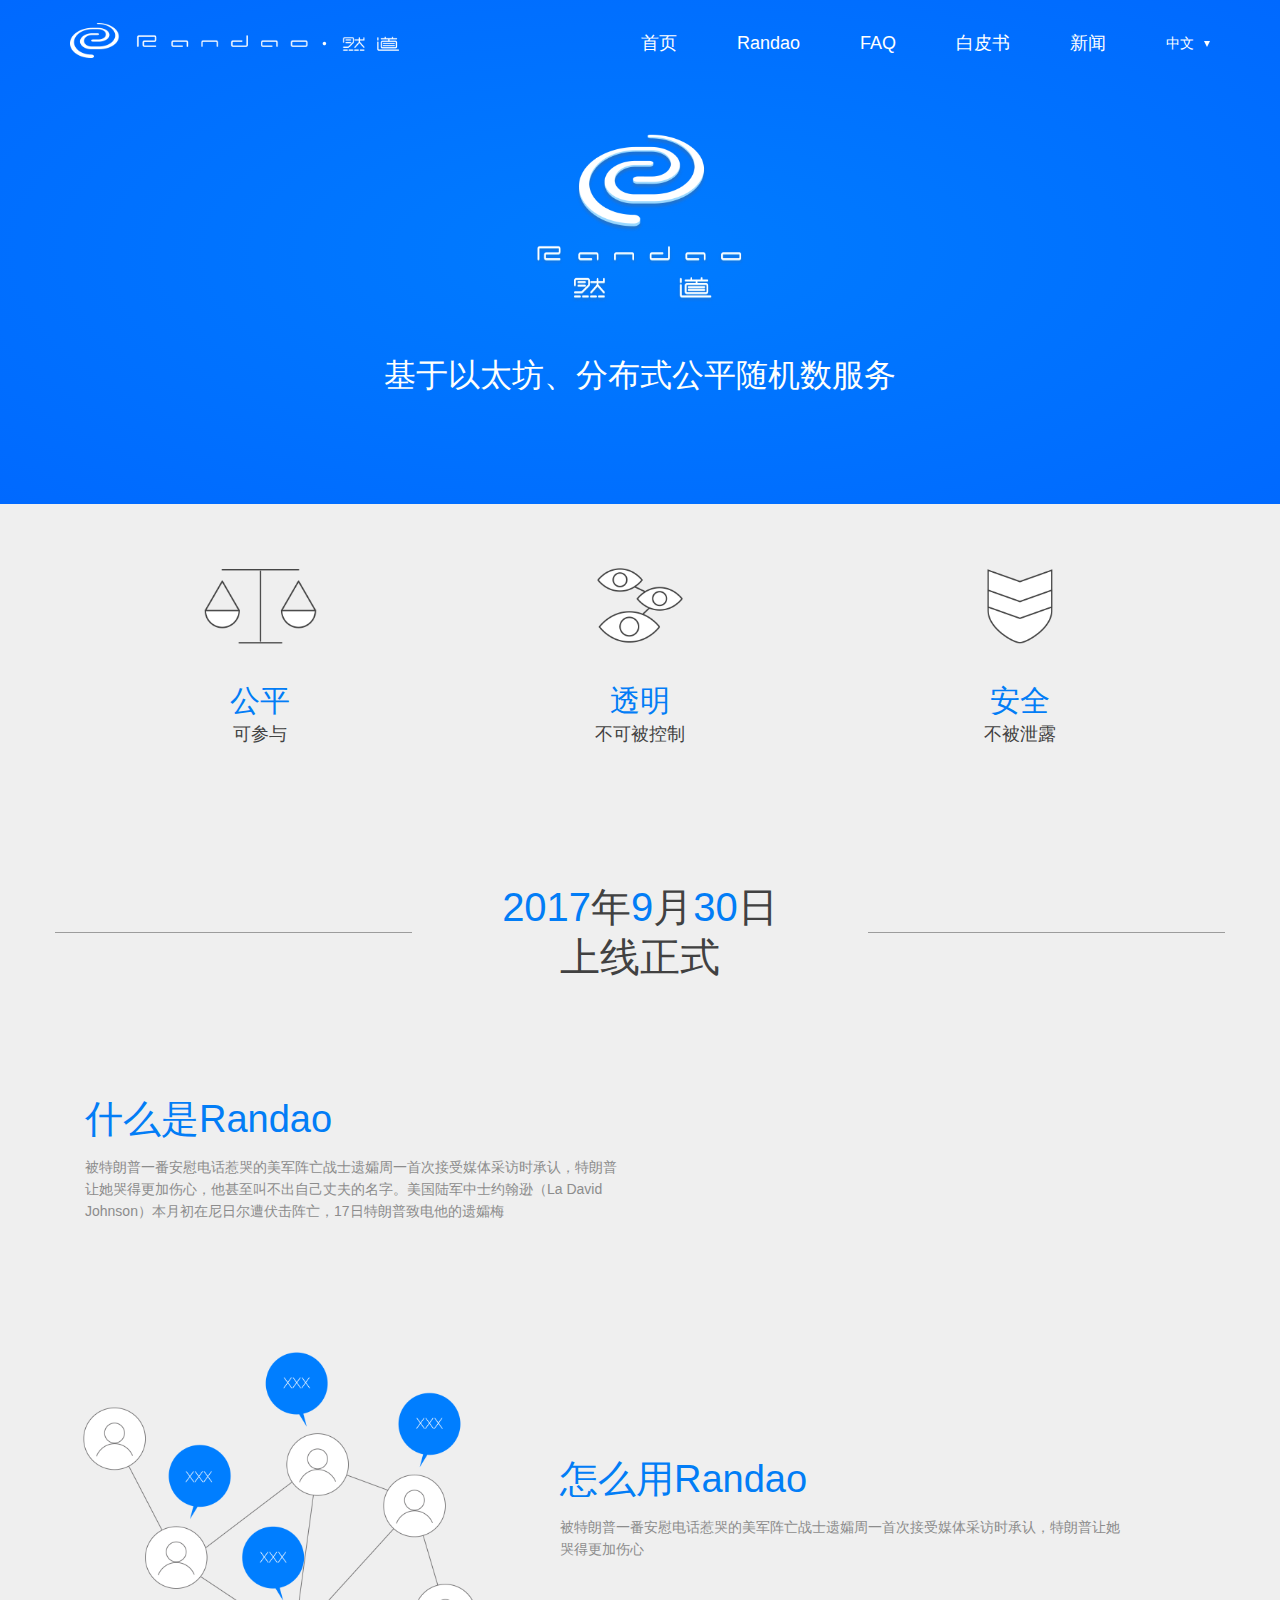
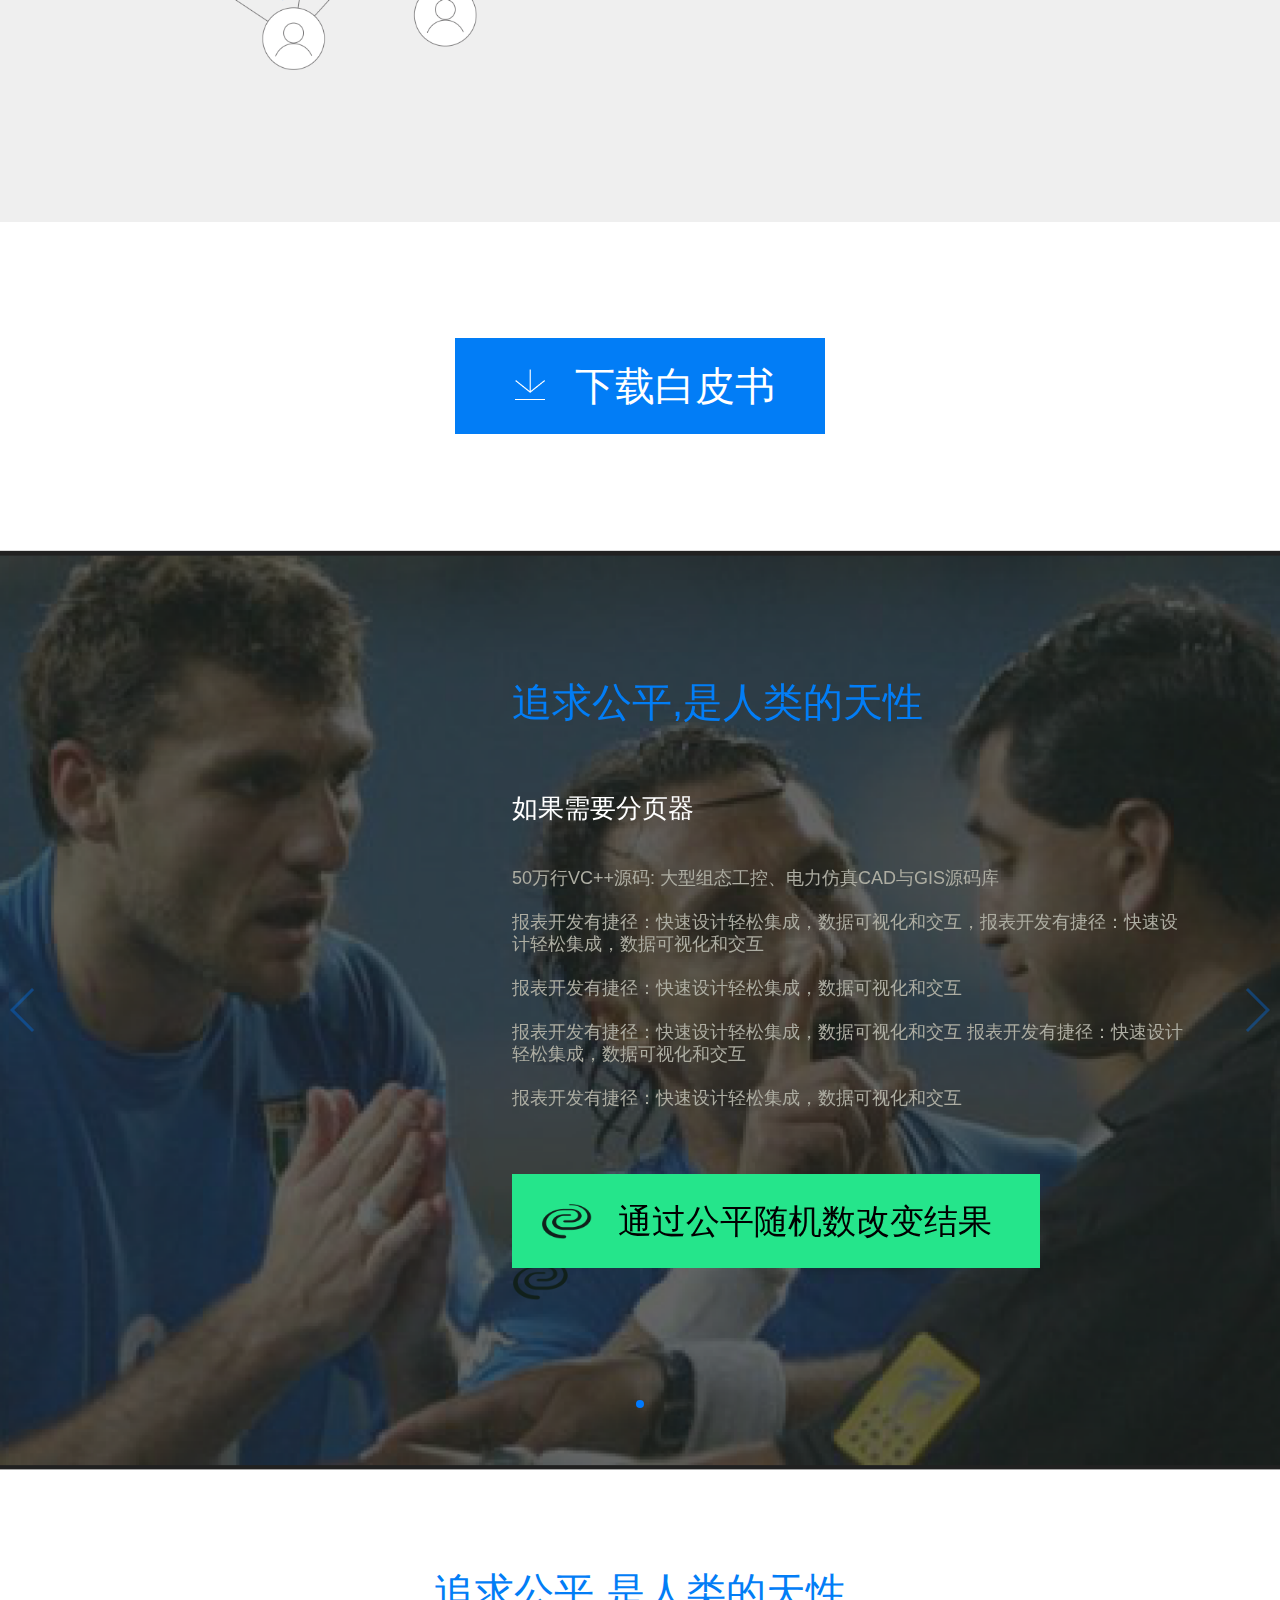
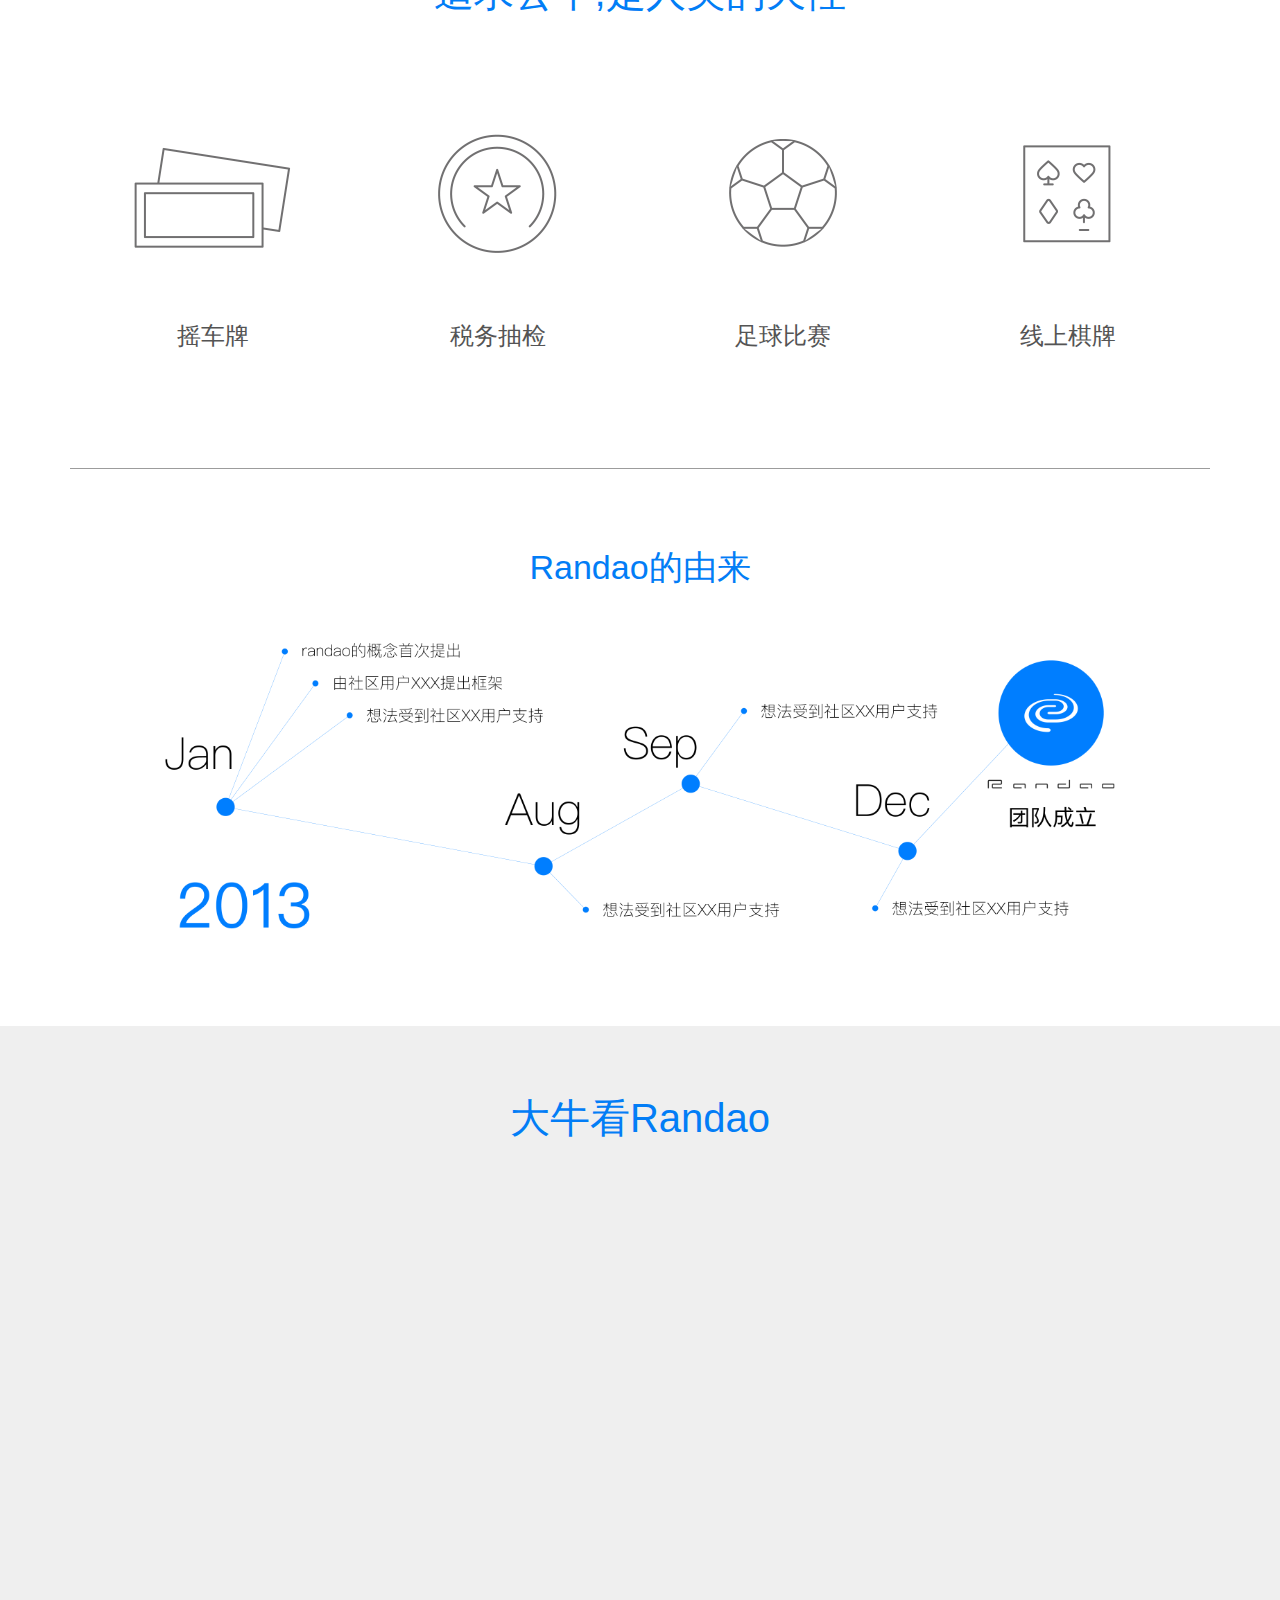
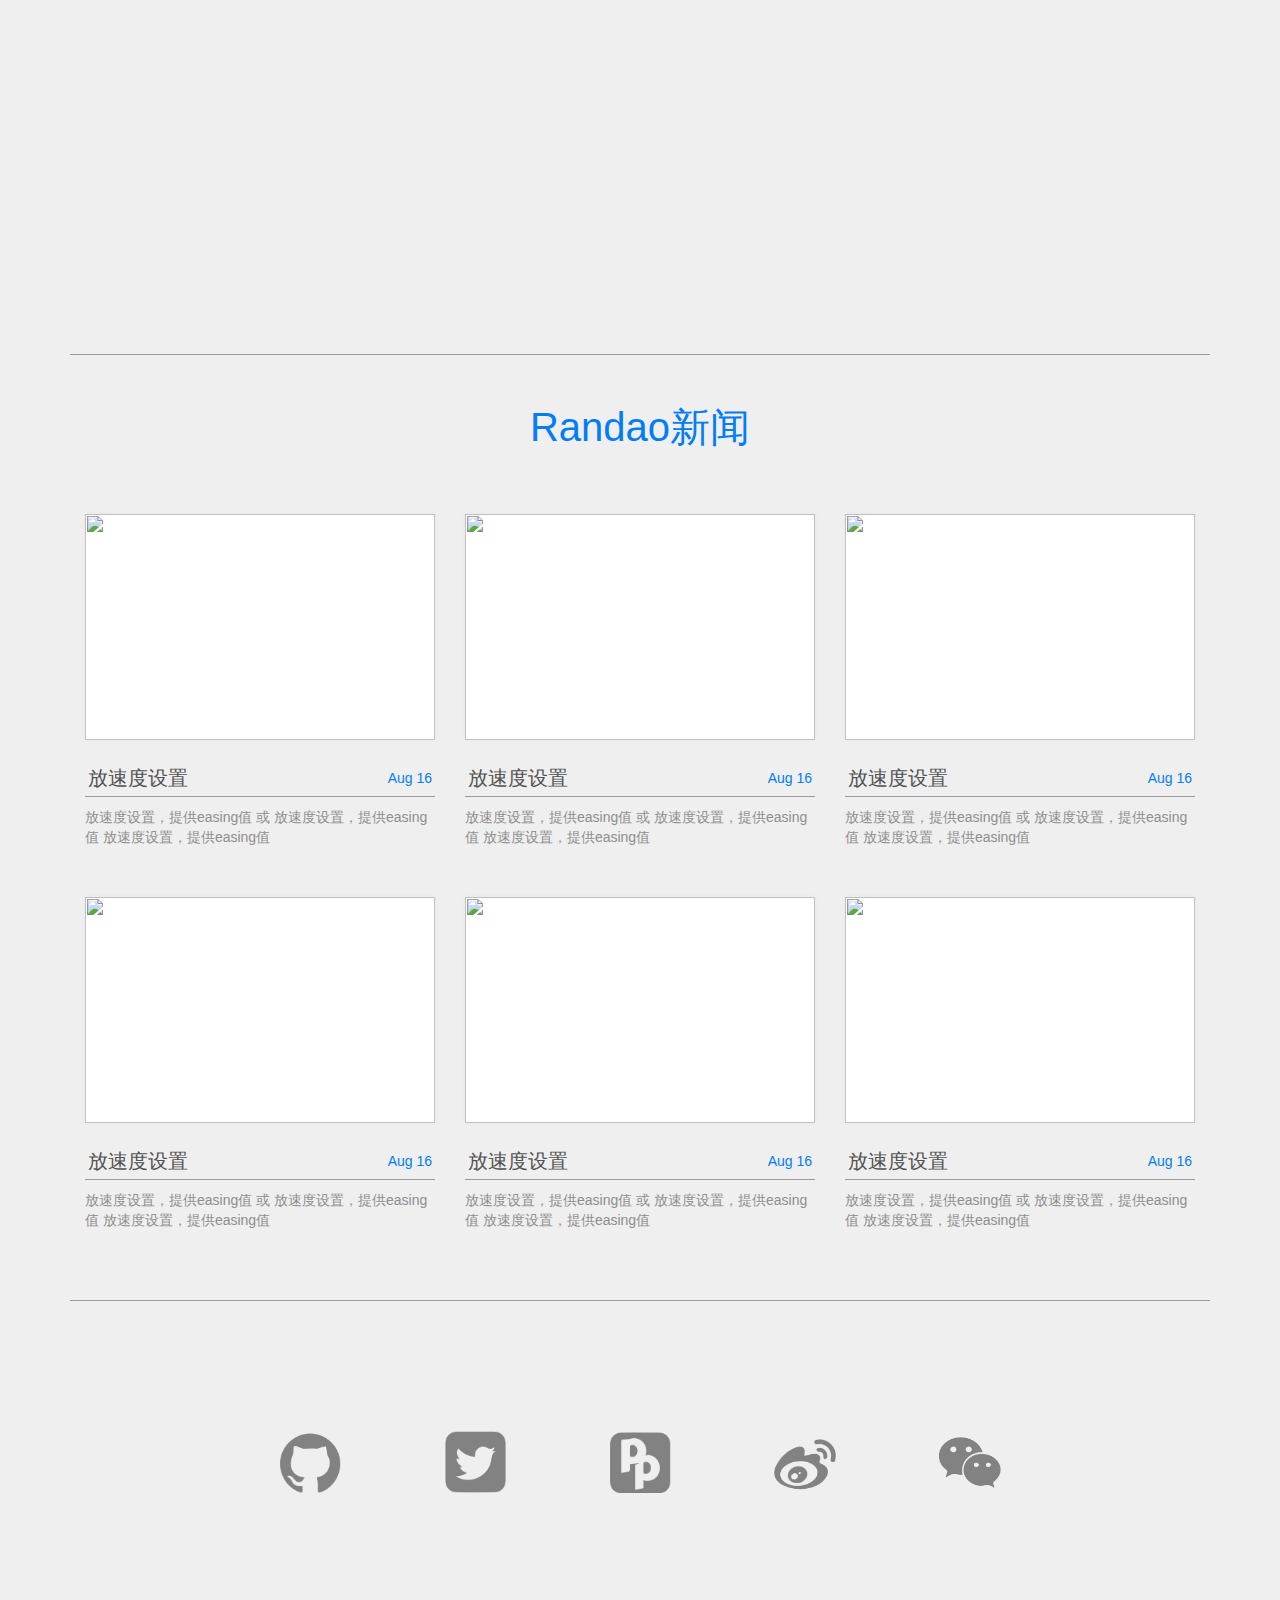
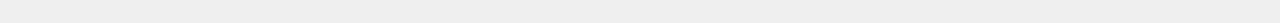
==== index.html @ d04df397 "增加新项目" ====
<!DOCTYPE html>
<html>
  <head>
    <meta charset="utf-8">
    <meta name="viewport" content="width=device-width,initial-scale=1, maximum-scale=1, minimum-scale=1, user-scalable=no">
    <link rel='icon' href='images/favicon.ico' type='image/x-ico'/> 
    <title>Randao</title>
  </head>
  <link rel="stylesheet" type="text/css" href="css/swiper.css">
  <link rel="stylesheet" type="text/css" href="css/bootstrap.min.css">
  <link rel="stylesheet" type="text/css" href="css/style.css">
  <body>
  <!--header navbar-fixed-top-->
    <div class="backtotop"><div class="bttbg"></div></div>
    <div class="header-wrap ">
        <div class="navbar navbar-inverse ">
            <div class="container">
                <a href="javascript:void(0);" class="logo"></a>
                <div class="navbar-header">
                    <button class="navbar-toggle collapsed" type="button" data-toggle="collapse" data-target=".navbar-collapse">
                        <span class="sr-only"></span>
                        <span class="icon-bar"></span>
                        <span class="icon-bar"></span>
                        <span class="icon-bar"></span>
                    </button>
                </div>
                <div class="country-box pull-right hidden-xs">
                    <div class="cur-country clearfix">
                        <!-- <img> -->
                        <span>中文</span>
                        <i class="san1"></i>
                    </div>
                    <ul class="is-dropdown-submenu">
                        <li  class="is-submenu-item">
                            <a href="index.html">中文</a>
                        </li>
                        <li  class="is-submenu-item">
                            <a href="index-en.html">English</a>
                        </li>
                    </ul>
                </div>
                <div class="navbar-collapse collapse" role="navigation">
                    <ul class="nav navbar-nav">
                        <!-- <li class="hidden-sm hidden-md"><a href="javascript:void(0);">首页</a></li> -->
                        <li><a href="javascript:void(0);">首页</a></li>
                        <li><a href="javascript:void(0);">Randao</a></li>
                        <li><a href="javascript:void(0);">FAQ</a></li>
                        <li><a href="javascript:void(0);">白皮书</a></li>
                        <li><a href="javascript:void(0);">新闻</a></li>

                    </ul>
                </div>
            </div>
        </div>
        <div class="header-main">
            <div class="container">
                <div class="h-logo"></div>
                <p class="h-title">基于以太坊、分布式公平随机数服务</p>
            </div>
            <div class="circle-group">
                <div class="circle circle-1"></div>
                <div class="circle circle-2"></div>
                <div class="circle circle-3"></div>
            </div>
        </div>
    </div>
   <!--end header-->
   <!--introduce-->
   <div class="bg">
        <div class="container animation1">
            <div class="advantage clearfix">
                <div class="col-sm-6 col-md-4">
                    <div class="thumbnail  text-center advantage-infs">
                        <div class="advantage-ph advantage-ph1"></div>
                        <h3>公平</h3>
                        <p>可参与</p>
                    </div>
                </div>
                <div class="col-sm-6 col-md-4">
                    <div class="thumbnail text-center advantage-infs">
                        <div class="advantage-ph advantage-ph2"></div>
                        <h3>透明</h3>
                        <p>不可被控制</p>
                    </div>
                </div>
                <div class="col-sm-6 col-md-4">
                    <div class="thumbnail text-center advantage-infs">
                        <div class="advantage-ph advantage-ph3"></div>
                        <h3>安全</h3>
                        <p>不被泄露</p>
                    </div>
                </div>
            </div>
            <div class="row">
                <div class="online-time-box boxZC">
                    <div class="online-time text-center">
                        <p id="rolling"><em class="year">2017</em>年<em class="month">9</em>月<em class="date">30</em>日</p>
                        <p class="last">上线正式</p>
                    </div>
                </div>
            </div>
            <div class="random-state clearfix">
                <div class="col-sm-6 col-md-6">
                    <dl class="text-style what-randao">
                        <dt>什么是Randao</dt>
                        <dd>被特朗普一番安慰电话惹哭的美军阵亡战士遗孀周一首次接受媒体采访时承认，特朗普让她哭得更加伤心，他甚至叫不出自己丈夫的名字。美国陆军中士约翰逊（La David Johnson）本月初在尼日尔遭伏击阵亡，17日特朗普致电他的遗孀梅</dd>
                    </dl>
                </div>
            </div>
            <div class="random-state clearfix">
                <div class="col-sm-5 col-md-5">
                    <div class="with-randao-ph">
                    </div>
                </div>
                <div class="col-sm-7 col-md-7">
                    <dl class="text-style with-randao">
                        <dt>怎么用Randao</dt>
                        <dd>被特朗普一番安慰电话惹哭的美军阵亡战士遗孀周一首次接受媒体采访时承认，特朗普让她哭得更加伤心</dd>
                    </dl>
                </div>
            </div>
        </div>
   </div>
   <div class="upload-box text-center">
        <a href="javascript:void(0);" class="upload-btn">
            <span class="upload"><i></i></span>下载白皮书
        </a>
   </div>
   <!--end introduce-->
   <!--幻灯片-->
    <div class="swiper-container swiper-container-randao">
        <div class="swiper-wrapper">
            <div class="swiper-slide swiper-slide1">
                <div class="swiper-content">
                        <h3 class="title1">追求公平,是人类的天性</h3>
                        <h4 class="swiper-sub-t">如果需要分页器</h4>
                        <p>50万行VC++源码: 大型组态工控、电力仿真CAD与GIS源码库</p>
                        <p>报表开发有捷径：快速设计轻松集成，数据可视化和交互，报表开发有捷径：快速设计轻松集成，数据可视化和交互
        </p>
                        <p>报表开发有捷径：快速设计轻松集成，数据可视化和交互
        </p>
                        <p>报表开发有捷径：快速设计轻松集成，数据可视化和交互
        报表开发有捷径：快速设计轻松集成，数据可视化和交互
        </p>
                        <p>报表开发有捷径：快速设计轻松集成，数据可视化和交互
        </p>
                        <div class="swiper-tag hidden-xs">
                            通过公平随机数改变结果
                        </div>
                </div>
            </div>
<!--             <div class="swiper-slide">Slide 2</div>
            <div class="swiper-slide">Slide 3</div> -->
        </div>
        <!-- 如果需要分页器 -->
        <div class="swiper-pagination"></div>
        <!-- 如果需要导航按钮 -->
        <div class="swiper-button-prev"></div>
        <div class="swiper-button-next"></div>
    </div>
   <!--幻灯片-->
   <!--journey-->
   <div class="journey">
        <div class="container">
            <div class="usage-list text-center">
                <h3 class="usage-list-t">追求公平,是人类的天性</h3>
                <ul class="clearfix list-box">
                    <li class="col-sm-3 col-md-3">
                        <div class="type-ph type-ph1"></div>
                        <p>摇车牌</p>
                    </li>
                    <li class="col-sm-3 col-md-3">
                        <div class="type-ph type-ph2"></div>
                        <p>税务抽检</p>
                    </li>
                    <li class="col-sm-3 col-md-3">
                        <div class="type-ph type-ph3"></div>
                        <p>足球比赛</p>
                    </li>
                    <li class="col-sm-3 col-md-3">
                        <div class="type-ph type-ph4"></div>
                        <p>线上棋牌</p>
                    </li>
                </ul>
            </div>
            <div class="origin">
                 <h3 class="title text-center">Randao的由来</h3>
                 <div class="col-md-10 col-sm-10 origin-ph">
                 </div>
            </div>
        </div>
   </div>
   <!--end journey-->
   <!--use-->
   <div class="bg use-box">
        <div class="container">
            <div class="chat-box box">
                <h3 class="title1 text-center">大牛看Randao</h3>
                <ul class="chat-list  clearfix">
                    <li class="chat-details">
                        <div class="chat-details-ph hidden-xs" ></div>
                        <div class="chat-infs">
                            <h3><em>老李</em>资深专家空手套白狼</h3>
                            <p>放速度设置，提供easing值 或 放速度设置，提供easing值 或 放asing值 或 放速度设置，提供easing值 或 放速度设置，提供easing值 或 </p>
                            <i class="san"></i>
                        </div>
                    </li>
                    <li class="chat-details">
                        <div class="chat-details-ph hidden-xs"></div>
                        <div class="chat-infs">
                            <h3><em>老李</em>资深专家空手套白狼</h3>
                            <p>放速度设置，提供easing值 或 放速度设置，提供easing值 或 放asing值 或 放速度设置，提供easing值 或 放速度设置，提供easing值 或 </p>
                            <i class="san"></i>
                        </div>
                    </li>
                    <li class="chat-details">
                        <div class="chat-details-ph hidden-xs"></div>
                        <div class="chat-infs">
                            <h3><em>老李</em>资深专家空手套白狼</h3>
                            <p>放速度设置，提供easing值 或 放速度设置，提供easing值 或 放asing值 或 放速度设置，提供easing值 或 放速度设置，提供easing值 或 </p>
                            <i class="san"></i>
                        </div>
                    </li>
                </ul>
            </div>
            <!--新闻-->
            <div class="box news-box">
                <h3 class="title1 text-center">Randao新闻</h3>
                <ul class="news clearfix">
                    <li class="col-sm-4 col-md-4 news-item">
                        <img src="" >
                        <h4 class="news-title clearfix">
                            <em class="pull-right">Aug 16</em>
                            <span>放速度设置</span>
                        </h4>
                        <p>放速度设置，提供easing值 或 放速度设置，提供easing值
                        放速度设置，提供easing值</p>
                    </li>
                    <li class="col-sm-4 col-md-4 news-item">
                        <img src="">
                        <h4 class="news-title clearfix">
                            <em class="pull-right">Aug 16</em>
                            <span>放速度设置</span>
                        </h4>
                        <p>放速度设置，提供easing值 或 放速度设置，提供easing值
                        放速度设置，提供easing值</p>
                    </li>
                    <li class="col-sm-4 col-md-4 news-item">
                        <img src="">
                        <h4 class="news-title clearfix">
                            <em class="pull-right">Aug 16</em>
                            <span>放速度设置</span>
                        </h4>
                        <p>放速度设置，提供easing值 或 放速度设置，提供easing值
                        放速度设置，提供easing值</p>
                    </li>
                                        <li class="col-sm-4 col-md-4 news-item">
                        <img src="">
                        <h4 class="news-title clearfix">
                            <em class="pull-right">Aug 16</em>
                            <span>放速度设置</span>
                        </h4>
                        <p>放速度设置，提供easing值 或 放速度设置，提供easing值
                        放速度设置，提供easing值</p>
                    </li>
                    <li class="col-sm-4 col-md-4 news-item">
                        <img src="">
                        <h4 class="news-title clearfix">
                            <em class="pull-right">Aug 16</em>
                            <span>放速度设置</span>
                        </h4>
                        <p>放速度设置，提供easing值 或 放速度设置，提供easing值
                        放速度设置，提供easing值</p>
                    </li>
                    <li class="col-sm-4 col-md-4 news-item">
                        <img src="">
                        <h4 class="news-title clearfix">
                            <em class="pull-right">Aug 16</em>
                            <span>放速度设置</span>
                        </h4>
                        <p>放速度设置，提供easing值 或 放速度设置，提供easing值
                        放速度设置，提供easing值</p>
                    </li>
                </ul>
            </div>
            <!--合作方-->
            <div class="partner">
                <ul class="col-md-9 partner-wrap clearfix">
                    <li class="col-md-21 col-sm-21"><a href="javascript:void(0);" class="p-icon p-icon1"></a></li>
                    <li class="col-md-21 col-sm-21" ><a href="javascript:void(0);" class="p-icon p-icon2"></a></li>
                    <li class="col-md-21 col-sm-21"><a href="javascript:void(0);" class="p-icon p-icon3"></a></li>
                    <li class="col-md-21 col-sm-21"><a href="javascript:void(0);" class="p-icon p-icon4"></a></li>
                    <li class="col-md-21 col-sm-21"><a href="javascript:void(0);" class="p-icon p-icon5"></a></li>
                </div>
            </div>
        </div>
   </div>
   <!--end use-->
  </body>
</html>
<script type="text/javascript" src="js/jquery-1.11.0.min.js"></script>
<script type="text/javascript" src="js/swiper.min.js"></script>
<script type="text/javascript" src="js/common.js"></script>
<script>
    var swiper = new Swiper('.swiper-container', {
      navigation: {
        nextEl: '.swiper-button-next',
        prevEl: '.swiper-button-prev',
      },
    });
</script>
---- css/style.css ----
@import "reset.css";
body,html{
    width: 100%;
    font-size: 14px;
    color: #414141;
    font-family: PingFangSC-Light,BlinkMacSystemFont,Helvetica Neue,Helvetica,Roboto,Arial,PingFang SC,Hiragino Sans GB,Microsoft Yahei,Microsoft Jhenghei,sans-serif;
}
.nav>li>a{
    padding: 10px 30px
}
.header-wrap {
    height: 504px;
    width: 100%;
    background: radial-gradient(#007cff, #0069ff);
}
.navbar-inverse .navbar-toggle{
    border-color: #fff;
}
.navbar-inverse .navbar-toggle:hover{
    background:#0559d2;
}
.navbar-inverse .navbar-toggle:active,.navbar-inverse .navbar-toggle:visited,.navbar-inverse .navbar-toggle:blur{
    background:#0559d2;
}
.navbar-inverse {
    background-color: transparent;
    border-color: transparent;
    padding-top: 22px;
}
.navbar-nav{
    float: right;
}
.navbar-inverse .navbar-nav>li>a{
    color: #fff;
    font-size: 18px;
    font-weight: 300;
    position: relative;
}
.navbar-inverse li a:hover{
    color:#fff;
    text-decoration: underline;
}
.logo{
    width: 329px;
    height: 35px;
    display: inline-block;
    float: left;
    background:url("../images/logo.png") no-repeat center;
    background-size: contain;
}
.h-logo{
    width: 212px;
    height: 170px;
    background-color: #ccc;
    background:url("../images/logo1.png") no-repeat;
    margin: 50px auto 0px;
    background-size: contain;
    
}
.h-title{
    font-size: 32px;
    font-weight: 300;
    color:#fefffd;
    text-align: center;
    margin-top: 55px;
}
.thumbnail {
    display: block;
    padding: 4px;
    margin-bottom: 20px;
    border: none;
    border-radius: 0px;
    background: none;
}
.bg{
    background: #efefef; 
}
.advantage{
    margin-top: 60px;
}

.advantage-ph1{
    background:url("../images/advantage1.png") no-repeat;  
}
.advantage-ph2{
    background:url("../images/advantage2.png") no-repeat;  
}

.advantage-ph3{
    background:url("../images/advantage3.png") no-repeat;  
}

.advantage .advantage-ph{
    width: 113px;
    height: 76px;
    background-size: contain;
    background-position: center;
    margin: 0px auto;
}

.advantage-infs h3{
    color: #027df6;
    font-size: 30px;
    margin-top: 40px;
} 

.advantage-infs p{
    color: #414141;
    font-size: 18px;
    font-weight: 300;
    margin-top: 5px;
} 
.online-time-box {
    margin:110px 0px;
    position: relative;
    height: 100px;
}
.online-time-box:after{
    content: '';
    position: absolute;
    width: 100%;
    height: 0px;
    border-top:1px solid #9c9c9c;
    top: 50%;
    left: 0px;
}

.online-time{
    background: #efefef;
    padding: 0px 90px;
    font-size: 40px;
    font-weight: 300;
    position: relative;
    z-index: 3;

}
.online-time em {
    color: #027df6;
    font-weight: 400;
}
.online-time p:last-of-type{
    margin-top: 10px;
}
.text-style{

}
.text-style dt{
    font-size: 38px;
    color: #027df6;
}
.text-style dd{
    margin-top: 10px;
    line-height: 22px;
    color: #8c8c8c;
}
.what-randao{
    height: 260px;
}

.with-randao {
    height: 370px;
}
.with-randao{
    margin-top: 100px;
}
.with-randao dd{
    width: 90%;
}
.with-randao-ph{
    width: 397px;
    height: 318px;
    background: url("../images/with.png") no-repeat;
    background-size: contain;
    float: right;
    margin-right: 50px;
}
.upload-box{
}
.upload-btn{
    /*width: 384px;*/
    line-height: 96px;
    margin: 116px auto;
    display: block;
    background: #027df6;
    color: #fff;
    text-align: center;
    font-size: 40px;
    padding: 0px 50px 0px 90px;
    display: inline-block;
}

.upload-btn:hover{
    color: #fff;
    background:#0561bd;
}
.usage-list{
    padding: 100px 0px 120px;
    border-bottom: 1px solid #9c9c9c;
}
.usage-list-t{
    font-size: 40px;
    color:#027df6;
}
.list-box li{
    margin-top: 120px;
    transition: 1s all;
}

.list-box li:hover{
    transform: translate3d(0,-2px,0);
}
.list-box li p{
    margin-top: 70px;
    font-size: 24px;
    color: #545454;
}
.origin .title{
    margin: 80px 0px 50px 0px;
}
.origin-ph{
    /*width: 1000px;*/
    height: 300px;
    float: none;
    background: url("../images/journey.png") no-repeat center;
    background-size: contain;
    margin: 0px auto 90px;
}
.chat-box .title1{
    margin-top: 70px;
}
.chat-list{
    width: 90%;
    margin: 0px auto
}
.type-ph{
    width: 157px;
    height: 120px;
    background-repeat: no-repeat;
    background-position: center;
    margin: 0px auto;
}
.type-ph1{background-image: url("../images/car.png")}
.type-ph2{background-image: url("../images/revenue.png")}
.type-ph3{background-image: url("../images/football.png")}
.type-ph4{background-image: url("../images/board.png")}
.chat-list li {
    margin-top: 70px;
    position: relative;
    opacity: 0;
}
.animation2 .chat-details{
    animation: 2s shiftY both;
}
.animation2 .chat-details:nth-of-type(2){
    animation-delay: 1s;
}
.animation2 .chat-details:nth-of-type(3){
    animation-delay: 1.5s;
}
.animation2 .chat-details:nth-of-type(4){
    animation-delay: 2s;
}
.chat-details-ph{
    width: 200px;
    height: 200px;
    border-radius: 50%;
    background:#fff;
    box-shadow: 0px 0px 3px #eae7e7;
    position: absolute;
    top: -10px;
    left: 0px;

}
.chat-infs{
    background:#fff;
    box-shadow: 0px 0px 3px #eae7e7;
    font-size: 13px;
    padding: 40px 50px;
    margin-left: 300px;
    position: relative;
    color:#838383;
}
.chat-infs .san{
    position: absolute;
    left: -36px;
    bottom: 0px;
}
.chat-infs h3 em{
    font-size: 30px;
    color: #027df6;
    margin-right: 20px;
}

.chat-infs p{
    font-size: 13px;
    line-height: 20px;
    margin-top: 25px;
}
.news-item{
    margin-top: 50px;
}
.news-item p{
    color:#8e8e8e;
    line-height: 20px;
    margin-top: 10px;
}
.news-item img{
    height: 226px;
    width: 100%;
    background: #fff;
    border: none;
    box-shadow: 0px 0px 3px #eae7e7;
}
.news-box .title1{
    margin:50px 0px 15px;
}
.news-title{
    border-bottom: 1px solid #9c9c9c; 
    margin-top: 20px;
    line-height: 32px;
    color: #525252;
    padding: 0px 3px;
}
.news-title span{
    font-size: 20px;
}

.news-title em{
    color:#027df6;
}
.partner{
    padding: 130px 0px;
}
.partner-wrap{
    margin:0px auto;
    float: none;
}
.p-icon1{background: url("../images/1.png") no-repeat;}
.p-icon2{background: url("../images/2.png") no-repeat;}
.p-icon3{background: url("../images/3.png") no-repeat;}
.p-icon4{background: url("../images/4.png") no-repeat;}
.p-icon5{background: url("../images/5.png") no-repeat;}
.p-icon{
    width: 62px;
    height: 62px;
    margin: 0px auto;
    display: block;
    background-size: contain;
    background-position: center;
}
.cur-country{
    margin: 13px 0px 0px 30px;
    color: #fff;

}
.cur-country img{
    width: 20px;
    height: 20px;
    border-radius: 50%;
    float: left;
    margin-right: 10px;
}

.cur-country span{
    float: left;
    margin-right: 10px;
}
.cur-country .san1{
    float: right;
    margin-top: 5px;
}

.swiper-container {
  width: 100%;
  height: 920px;
}
.swiper-slide {
    font-size: 18px;
    /* Center slide text vertically */
}
.swiper-slide1{
    background:url('../images/bg1.png') no-repeat;
    background-size: cover;
    background-attachment:fixed;
    background-position:center;
}
.swiper-content{
    position: absolute;
    left: 40%;
    top: 130px;
    color: #fff;

}
.swiper-content .swiper-sub-t{
    margin-top: 70px;
    font-size: 26px;
}
.swiper-content p{
    font-size: 18px;
    color: #adada2;
    margin-top: 22px;
    line-height: 22px;
    font-weight: 300;
    max-width: 680px;
}
.swiper-content p:first-of-type{
    margin-top: 45px;
}
.swiper-tag{
    background: #25e58b url("../images/logo2.png") no-repeat  30px center;
    background-size: 50px 35px;
    display: inline-block;
    font-size: 34px;
    line-height: 94px;
    padding:0px 48px 0px 106px;
    margin-top: 65px;
    color: #000;
    transition: 1s background-color;
}
.swiper-tag:hover{
    background-color: #16c171

}
.upload{
    width: 30px;
    border-bottom: 1px solid #fff;
    display: inline-block;
    position: relative;
    margin: 0px 30px 0px -30px;
}
.upload i{
    position: absolute;
    top: -30px;
    left: 50%;
    width: 30px;
    height: 30px;
    display: block;
    margin-left: -15px;
    background: url("../images/upload.png") no-repeat center;
    background-size: contain;
    animation: 2s max infinite both ;
}
.swiper-pagination-fraction, .swiper-pagination-custom, .swiper-container-horizontal > .swiper-pagination-bullets{
    bottom: 60px;
}
.country-box{
    position: relative;
    transition: 1s display;
}
.is-dropdown-submenu{
    padding: 9px;
    background: #fefefe;
    border-radius: 3px;
    border: 1px solid #eee;
    box-shadow: 0 5px 10px 0 rgba(0,0,0,.05);
    right: 0;
    top: 100%;
    position: absolute;
    width: 90px;
    display: none;
    z-index: 4;
}/*
.country-box:hover .is-dropdown-submenu{
    display: block;

}*/
.is-dropdown-submenu>li {
    vertical-align: middle;
}
.is-dropdown-submenu a{
    transition: color .2s ease,border-color .2s ease;
    color: rgba(0,0,0,.6);
    padding: 10px;
    display: block;
}
.is-dropdown-submenu a:hover{
    color: #027df6 !important;
    text-decoration: none  !important;
}
.backtotop {
    height: 50px;
    position: fixed;
    bottom: 55px;
    right: -60px;
    z-index: 9999;
    cursor: pointer;
    -moz-transition: all 1s ease;
    -webkit-transition: all 1s ease;
    -o-transition: all 1s ease;
    transition: all 1s ease;
}
.backtotop.showme {
    right: 12px;
    -moz-transform: scale(1) rotate(-360deg) translate(0);
    -webkit-transform: scale(1) rotate(-360deg) translate(0);
    -o-transform: scale(1) rotate(-360deg) translate(0);
    transform: scale(1) rotate(-360deg) translate(0);
}
.backtotop .bttbg {
    width: 50px;
    height: 50px;
    background: url(../images/top_button.png) no-repeat;
}
@media (max-width: 768px){
    .col-sm-21 {
        width: 33%;
    }
    .logo{
        width: 214px;
        height: 24px;
    }
    .navbar-toggle{
        margin-top: 0px;
    }
    .navbar-inverse .navbar-collapse, .navbar-inverse .navbar-form{
        border-color: #0070ff;
        background-color: rgba(255,255,255, 0.1);
        border-bottom: 1px solid #0070ff;
        position: absolute;
        right: 20px;
        z-index: 10;
    }
   .swiper-content p {
        max-width: 300px;
        font-size: 12px;
        margin-top: 10px;
   }
   .chat-infs{
        background:#fff;
        box-shadow: 0px 0px 3px #eae7e7;
        font-size: 13px;
        padding:15px 10px;
        margin-left: 10px;
        position: relative;
        color:#838383;
    }
    .upload-btn{
        width: 90%;
        font-size: 30px;
    }
    .online-time{
        padding: 0px 40px; 
        font-size: 30px;
    }
    .partner{
        padding: 30px 0px;
    }
    .with-randao-ph{
        width: 317px;
        height: 254px;
    }
    .h-title{
        font-size: 26px;
    }
    .online-time-box {
        margin: 50px 0px;
    }
    .origin-ph{
        margin: 0px auto;
    }
    .list-box li {
        margin-top: 80px;
    }
    .list-box li p {
        margin-top: 30px;
    }
    .usage-list-t,.title1 {
        font-size: 30px;
    }
    .origin .title {
        margin: 80px 0px 0px 0px;
    }
    .chat-infs h3 em {
        font-size: 20px;
    }
    .advantage-infs h3{
        font-size: 26px;
    }
}
/**/
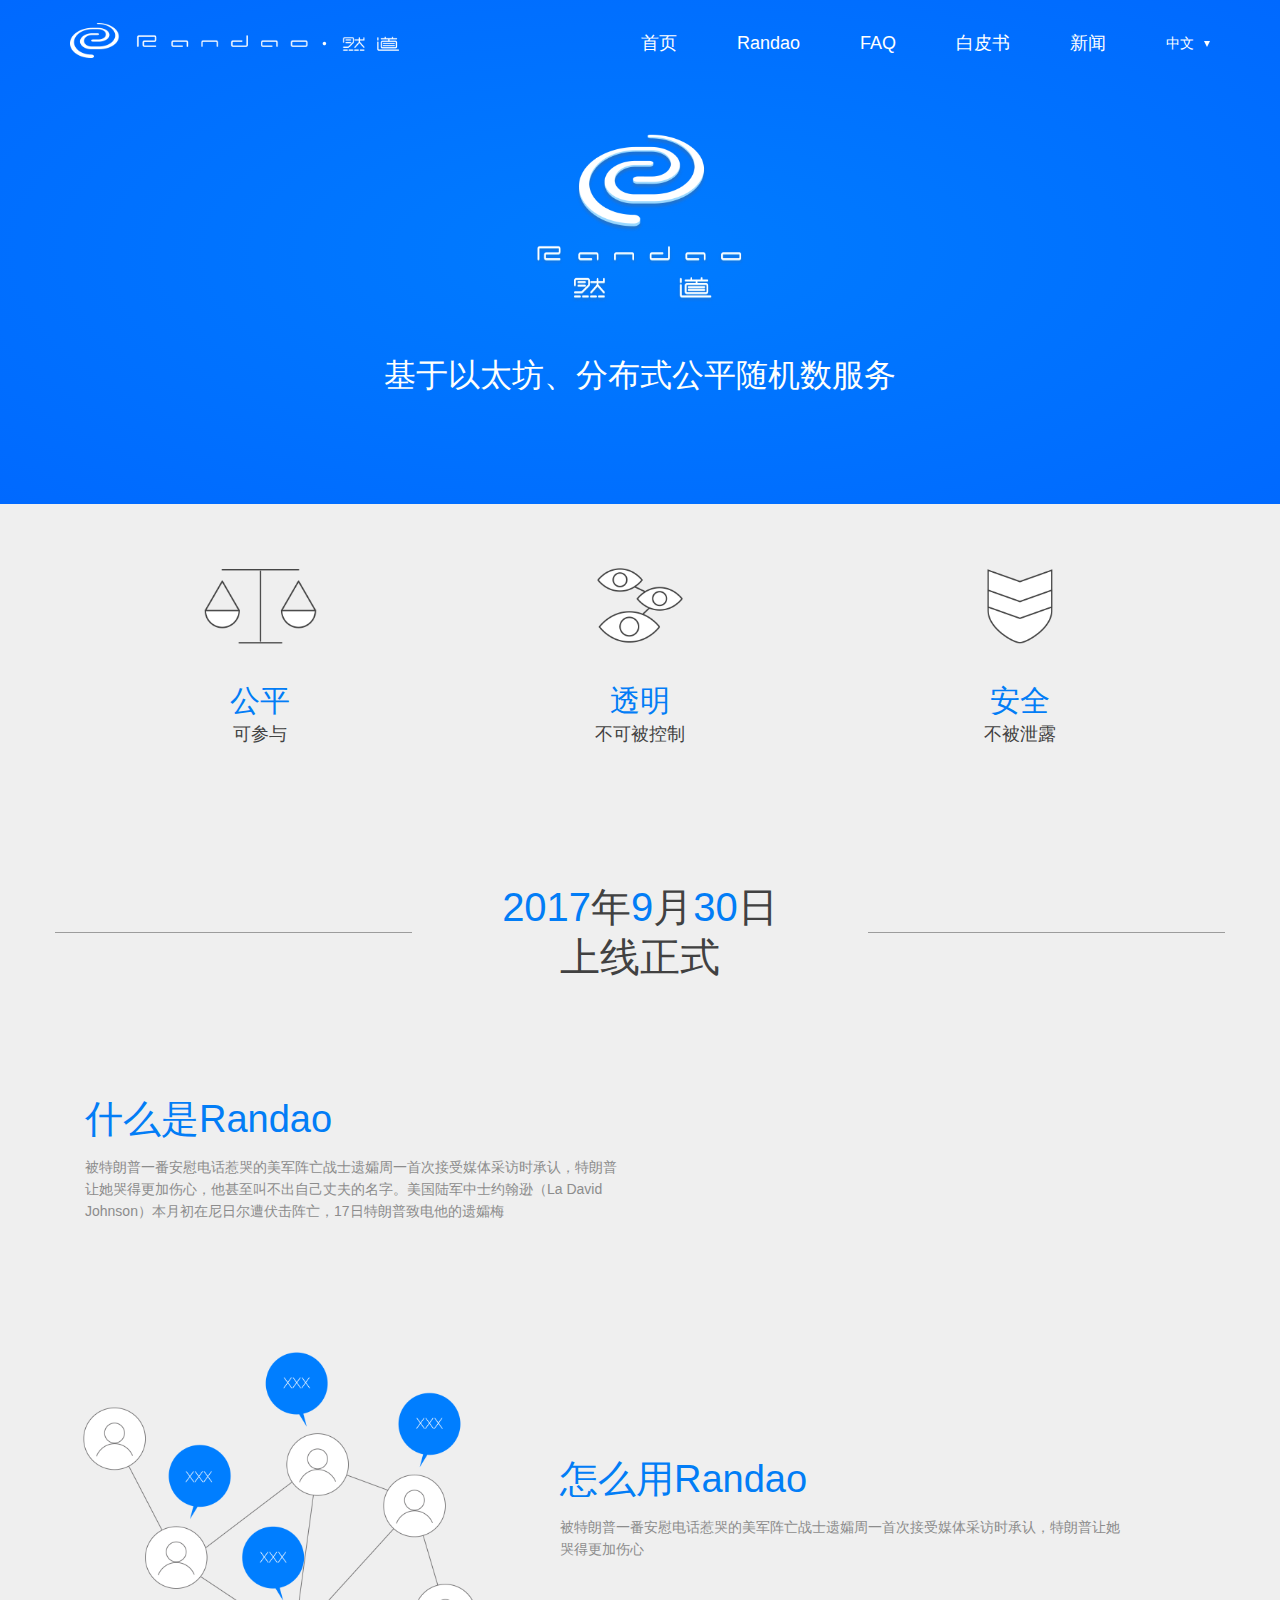
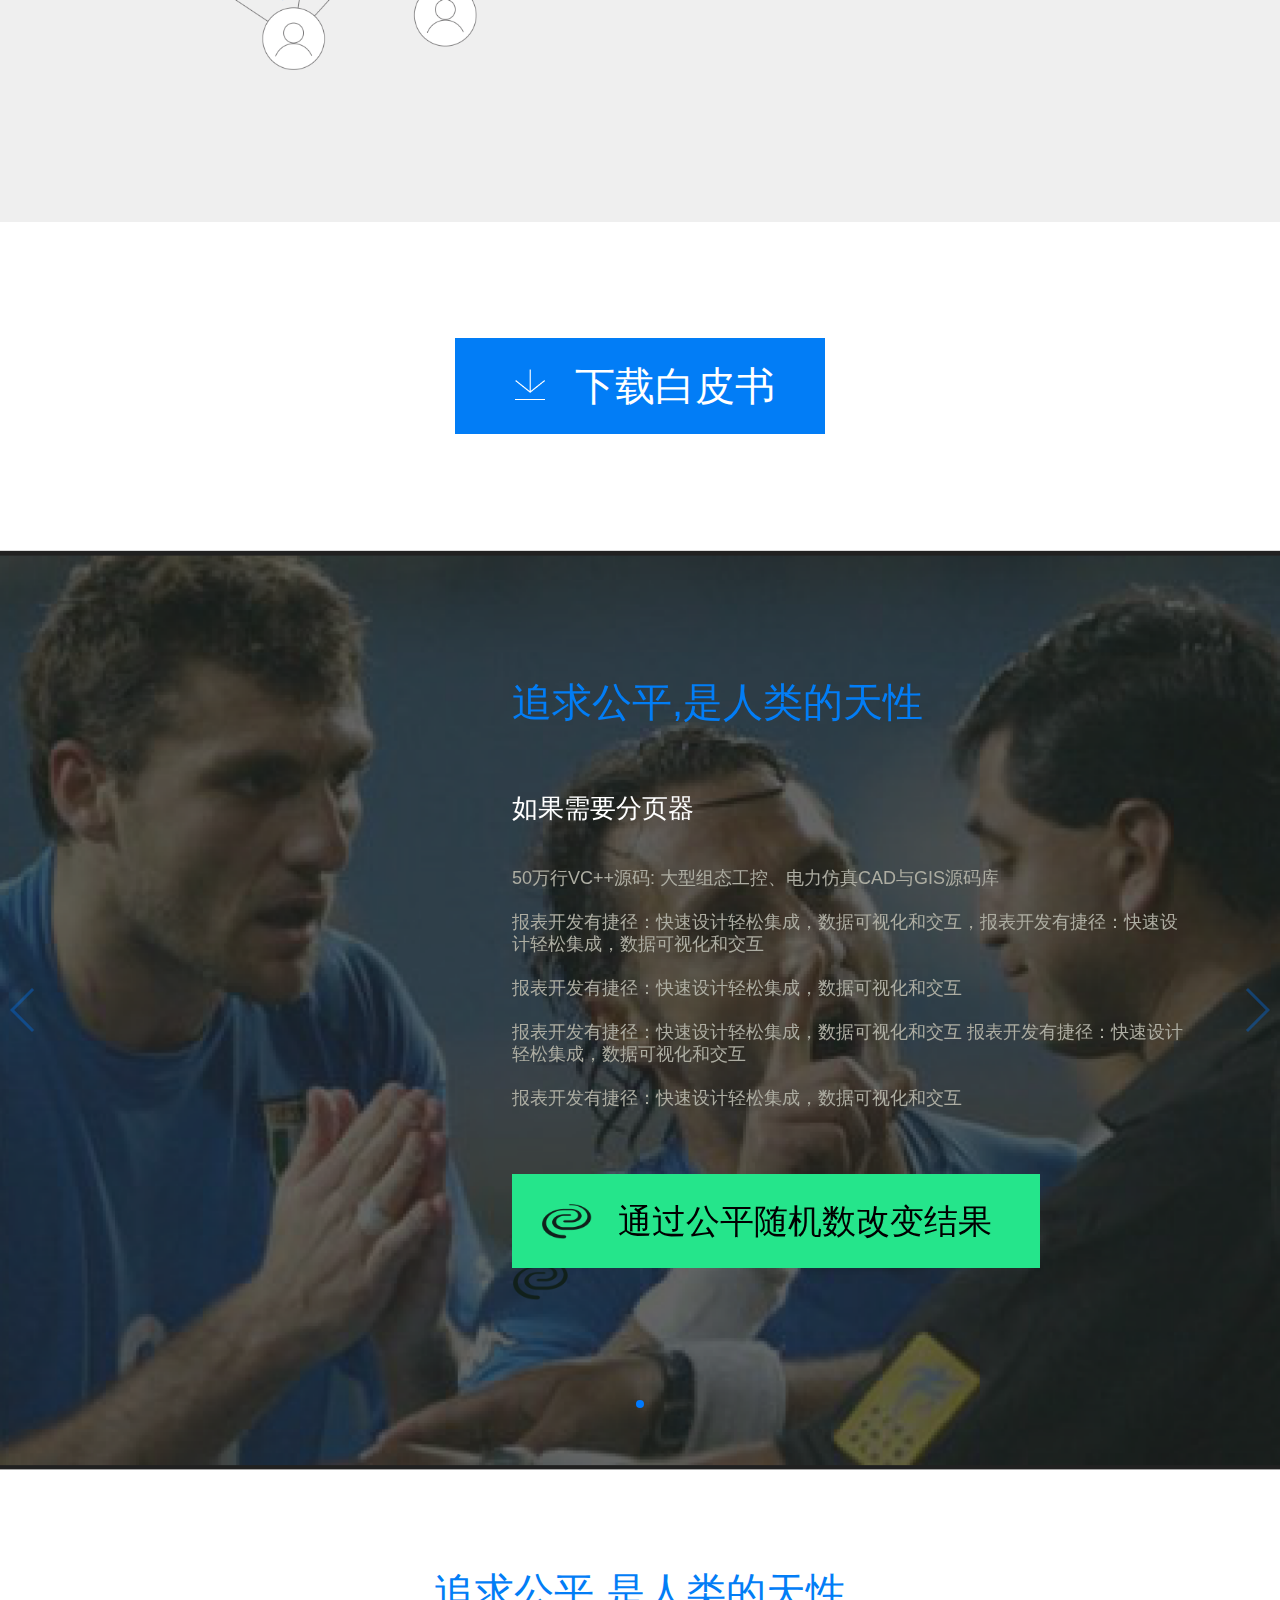
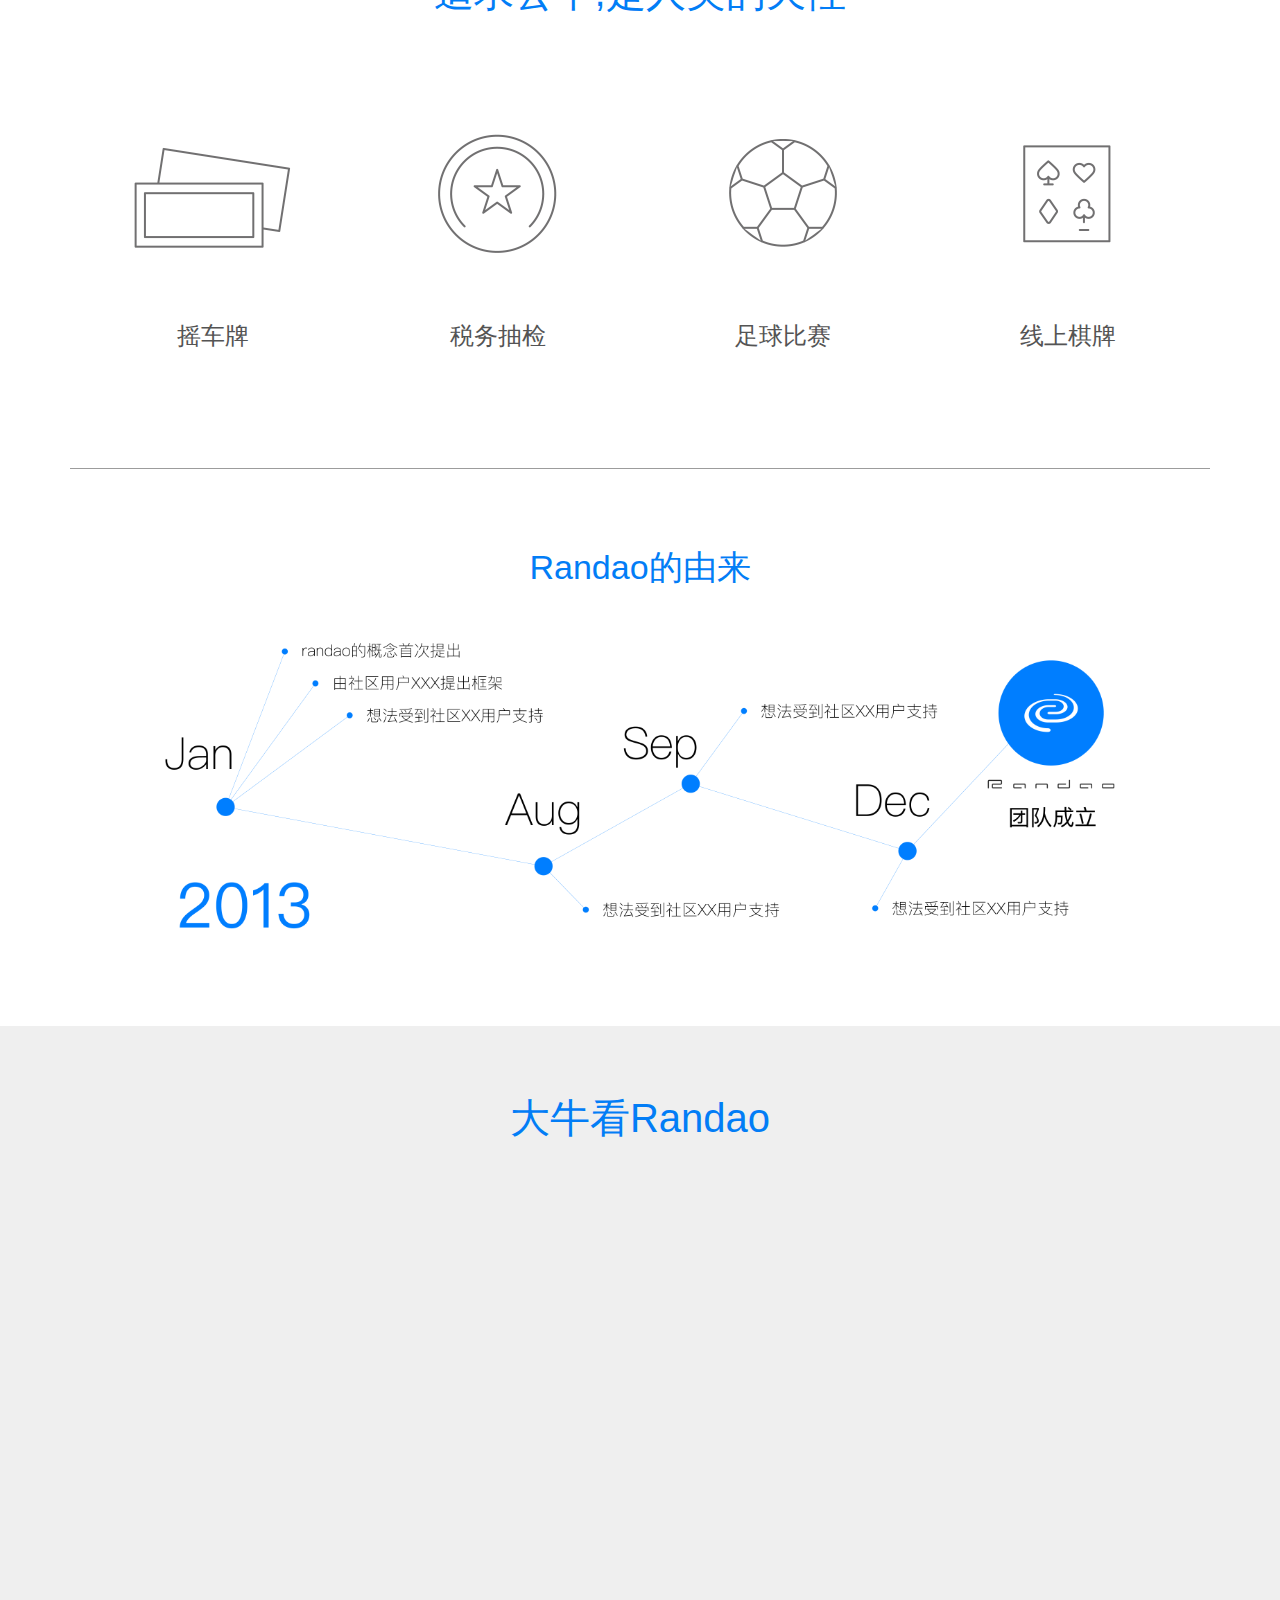
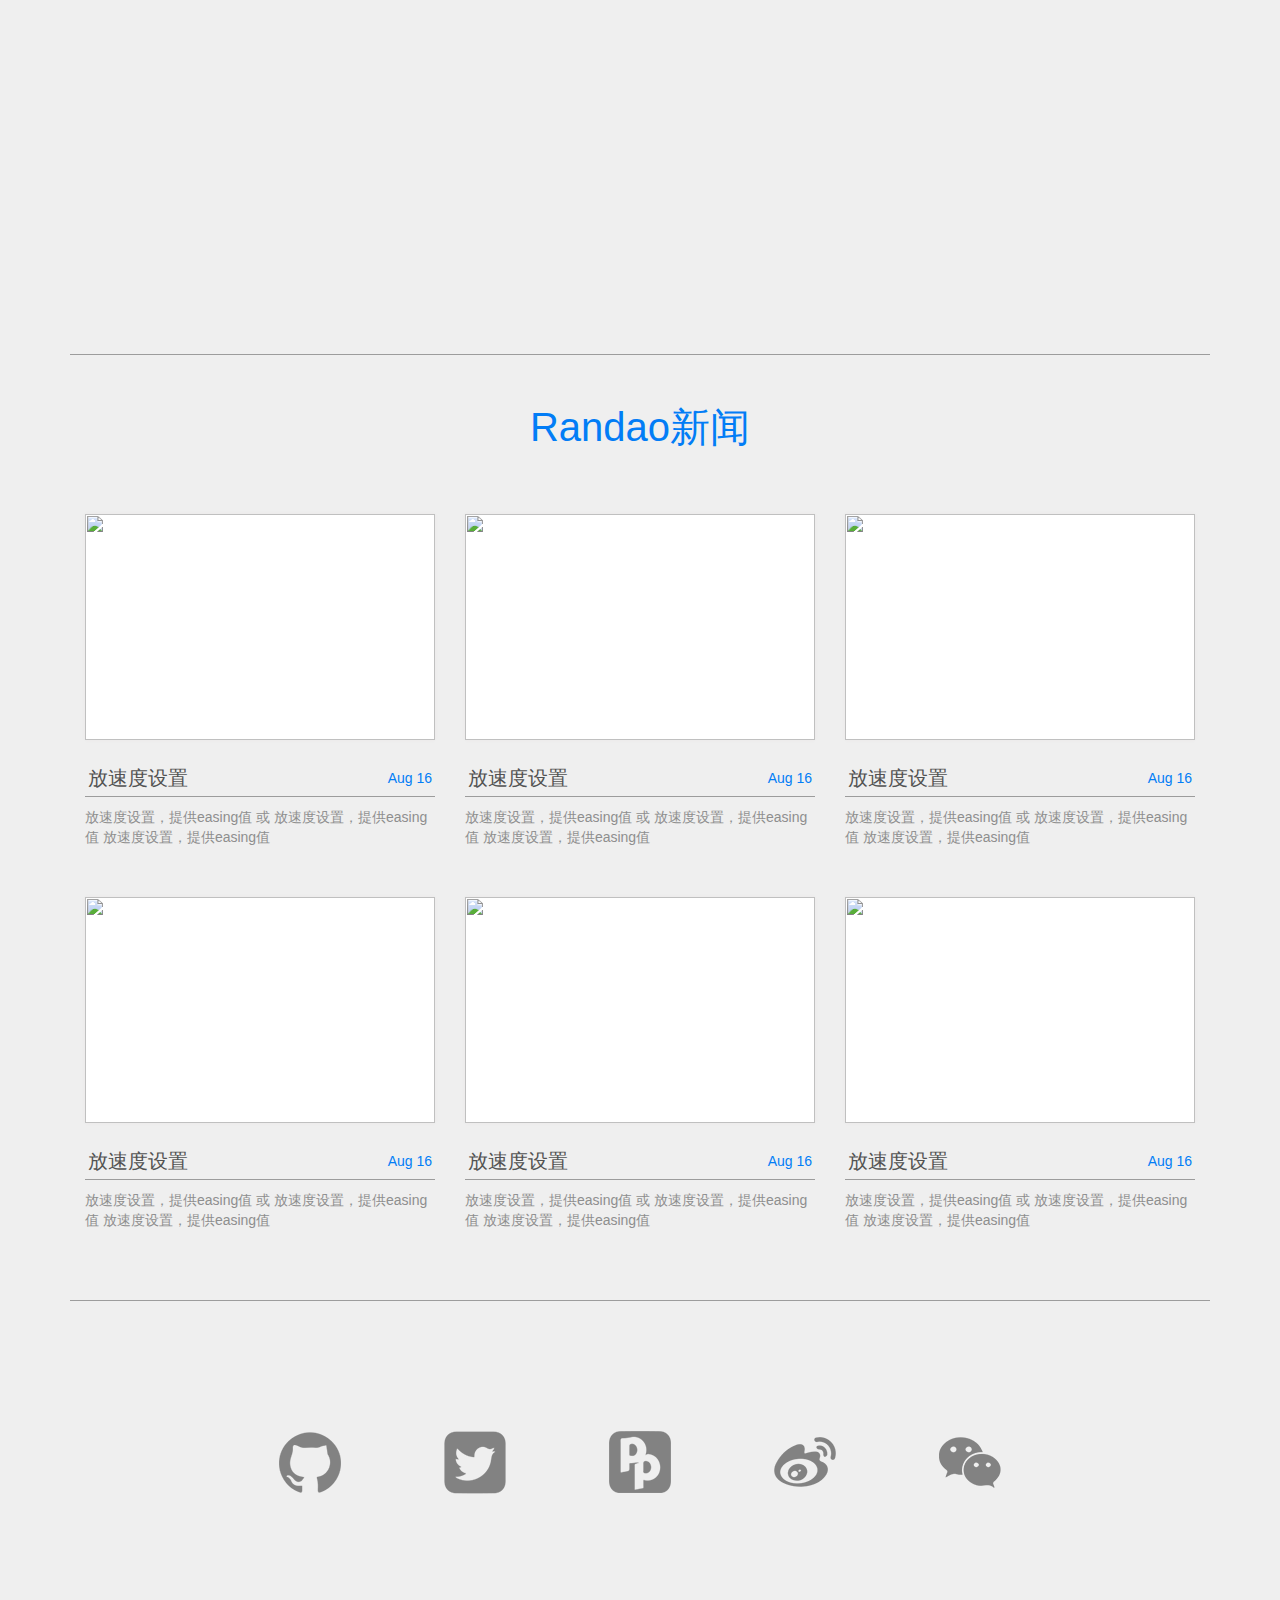
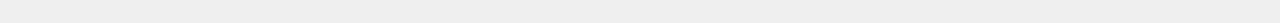
==== commit 99839fa9: "修改" ====
--- a/index.html
+++ b/index.html
@@ -285,12 +285,12 @@
             </div>
             <!--合作方-->
             <div class="partner">
-                <ul class="col-md-9 partner-wrap clearfix">
-                    <li class="col-md-21 col-sm-21"><a href="javascript:void(0);" class="p-icon p-icon1"></a></li>
-                    <li class="col-md-21 col-sm-21" ><a href="javascript:void(0);" class="p-icon p-icon2"></a></li>
-                    <li class="col-md-21 col-sm-21"><a href="javascript:void(0);" class="p-icon p-icon3"></a></li>
-                    <li class="col-md-21 col-sm-21"><a href="javascript:void(0);" class="p-icon p-icon4"></a></li>
-                    <li class="col-md-21 col-sm-21"><a href="javascript:void(0);" class="p-icon p-icon5"></a></li>
+                <ul class="col-md-9 partner-wrap clearfix ">
+                    <li class="col-md-21 col-sm-21 boxZC"><a href="javascript:void(0);" class="p-icon p-icon1"></a></li>
+                    <li class="col-md-21 col-sm-21 boxZC" ><a href="javascript:void(0);" class="p-icon p-icon2"></a></li>
+                    <li class="col-md-21 col-sm-21 boxZC"><a href="javascript:void(0);" class="p-icon p-icon3"></a></li>
+                    <li class="col-md-21 col-sm-21 boxZC"><a href="javascript:void(0);" class="p-icon p-icon4"></a></li>
+                    <li class="col-md-21 col-sm-21 boxZC"><a href="javascript:void(0);" class="p-icon p-icon5"></a></li>
                 </div>
             </div>
         </div>
--- a/css/style.css
+++ b/css/style.css
@@ -335,18 +335,27 @@
     margin:0px auto;
     float: none;
 }
-.p-icon1{background: url("../images/1.png") no-repeat;}
-.p-icon2{background: url("../images/2.png") no-repeat;}
-.p-icon3{background: url("../images/3.png") no-repeat;}
-.p-icon4{background: url("../images/4.png") no-repeat;}
-.p-icon5{background: url("../images/5.png") no-repeat;}
+.partner-wrap li {
+    height: 62px;
+
+}
+.p-icon1{background: url("../images/1.png") no-repeat; height:61px;}
+.p-icon2{background: url("../images/2.png") no-repeat; height:63px;}
+.p-icon3{background: url("../images/3.png") no-repeat; height:62px;}
+.p-icon4{background: url("../images/4.png") no-repeat; height:50px;}
+.p-icon5{background: url("../images/5.png") no-repeat; height:51px;}
+.p-icon1:hover{background: url("../images/1h.png") no-repeat;}
+.p-icon2:hover{background: url("../images/2h.png") no-repeat;}
+.p-icon3:hover{background: url("../images/3h.png") no-repeat;}
+.p-icon4:hover{background: url("../images/4h.png") no-repeat;}
+.p-icon5:hover{background: url("../images/5h.png") no-repeat;}
+
 .p-icon{
     width: 62px;
-    height: 62px;
     margin: 0px auto;
     display: block;
-    background-size: contain;
     background-position: center;
+    transition: 1s all ease;
 }
 .cur-country{
     margin: 13px 0px 0px 30px;
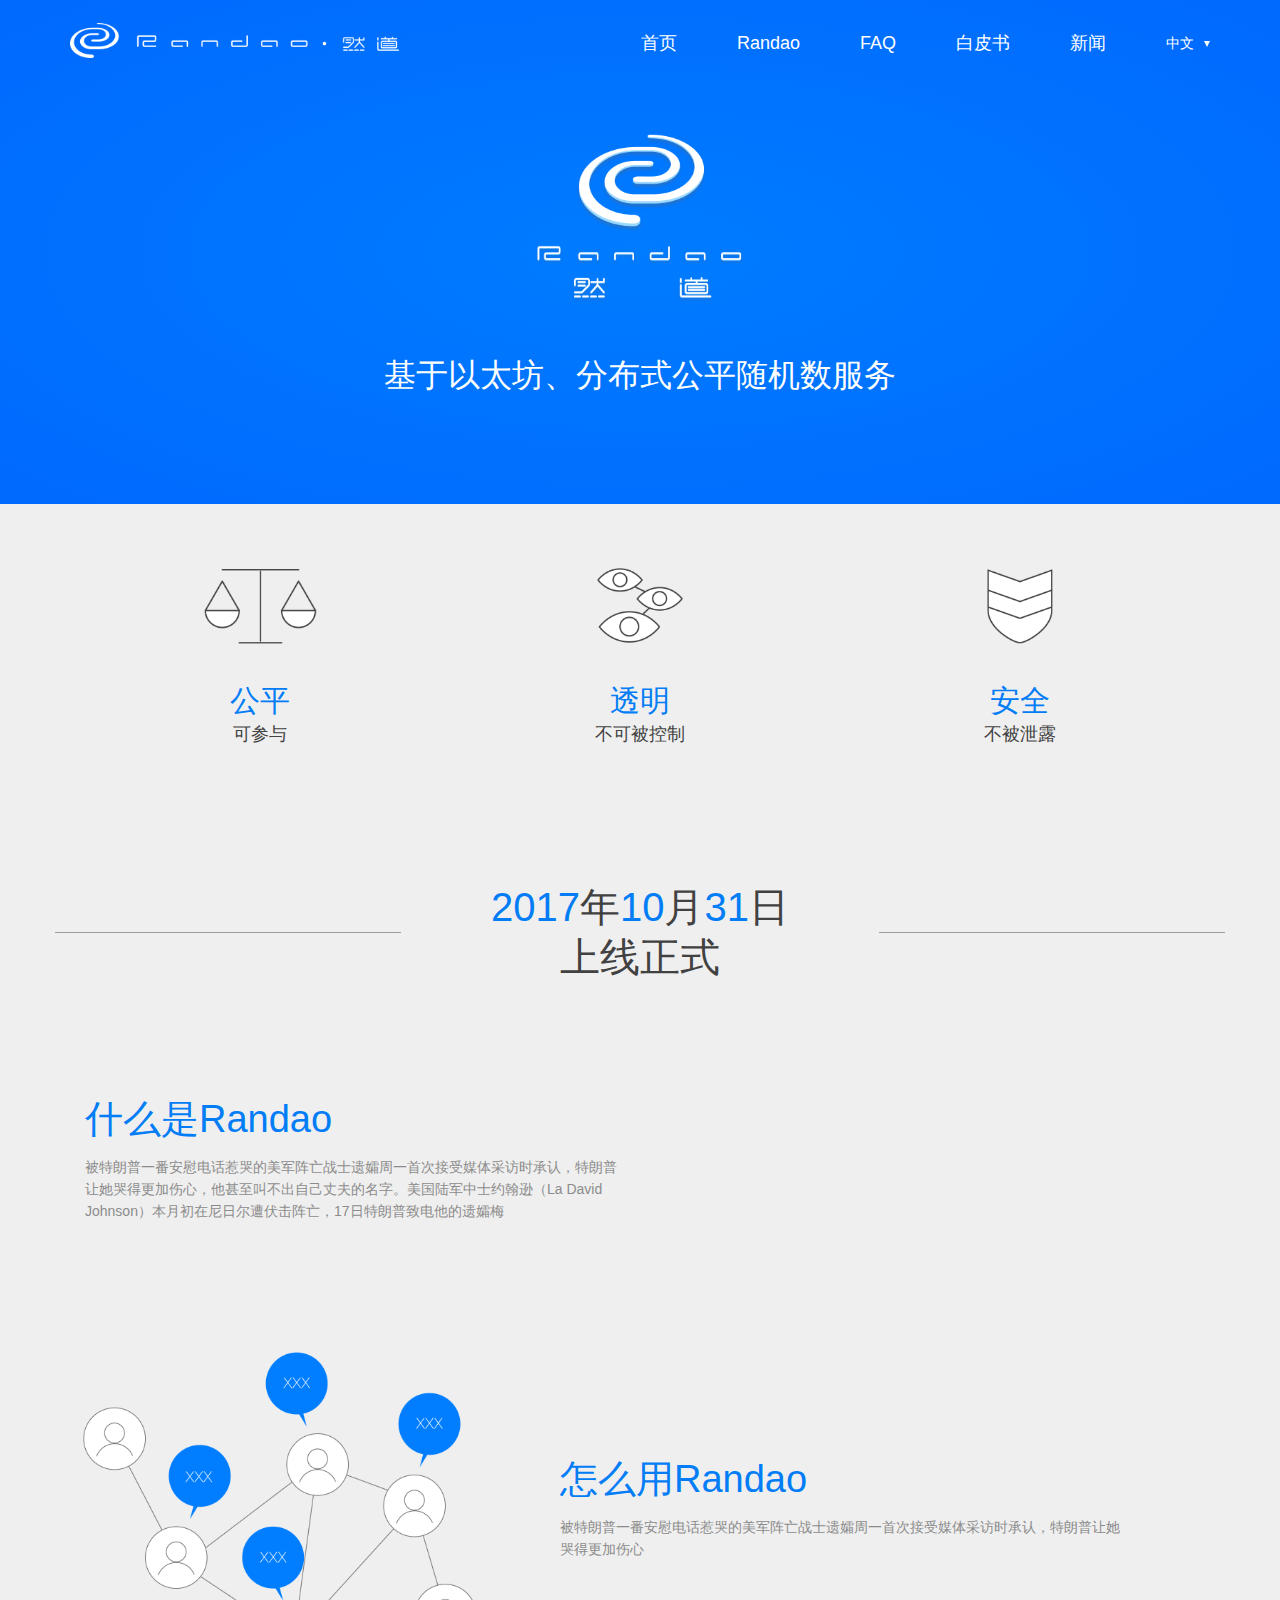
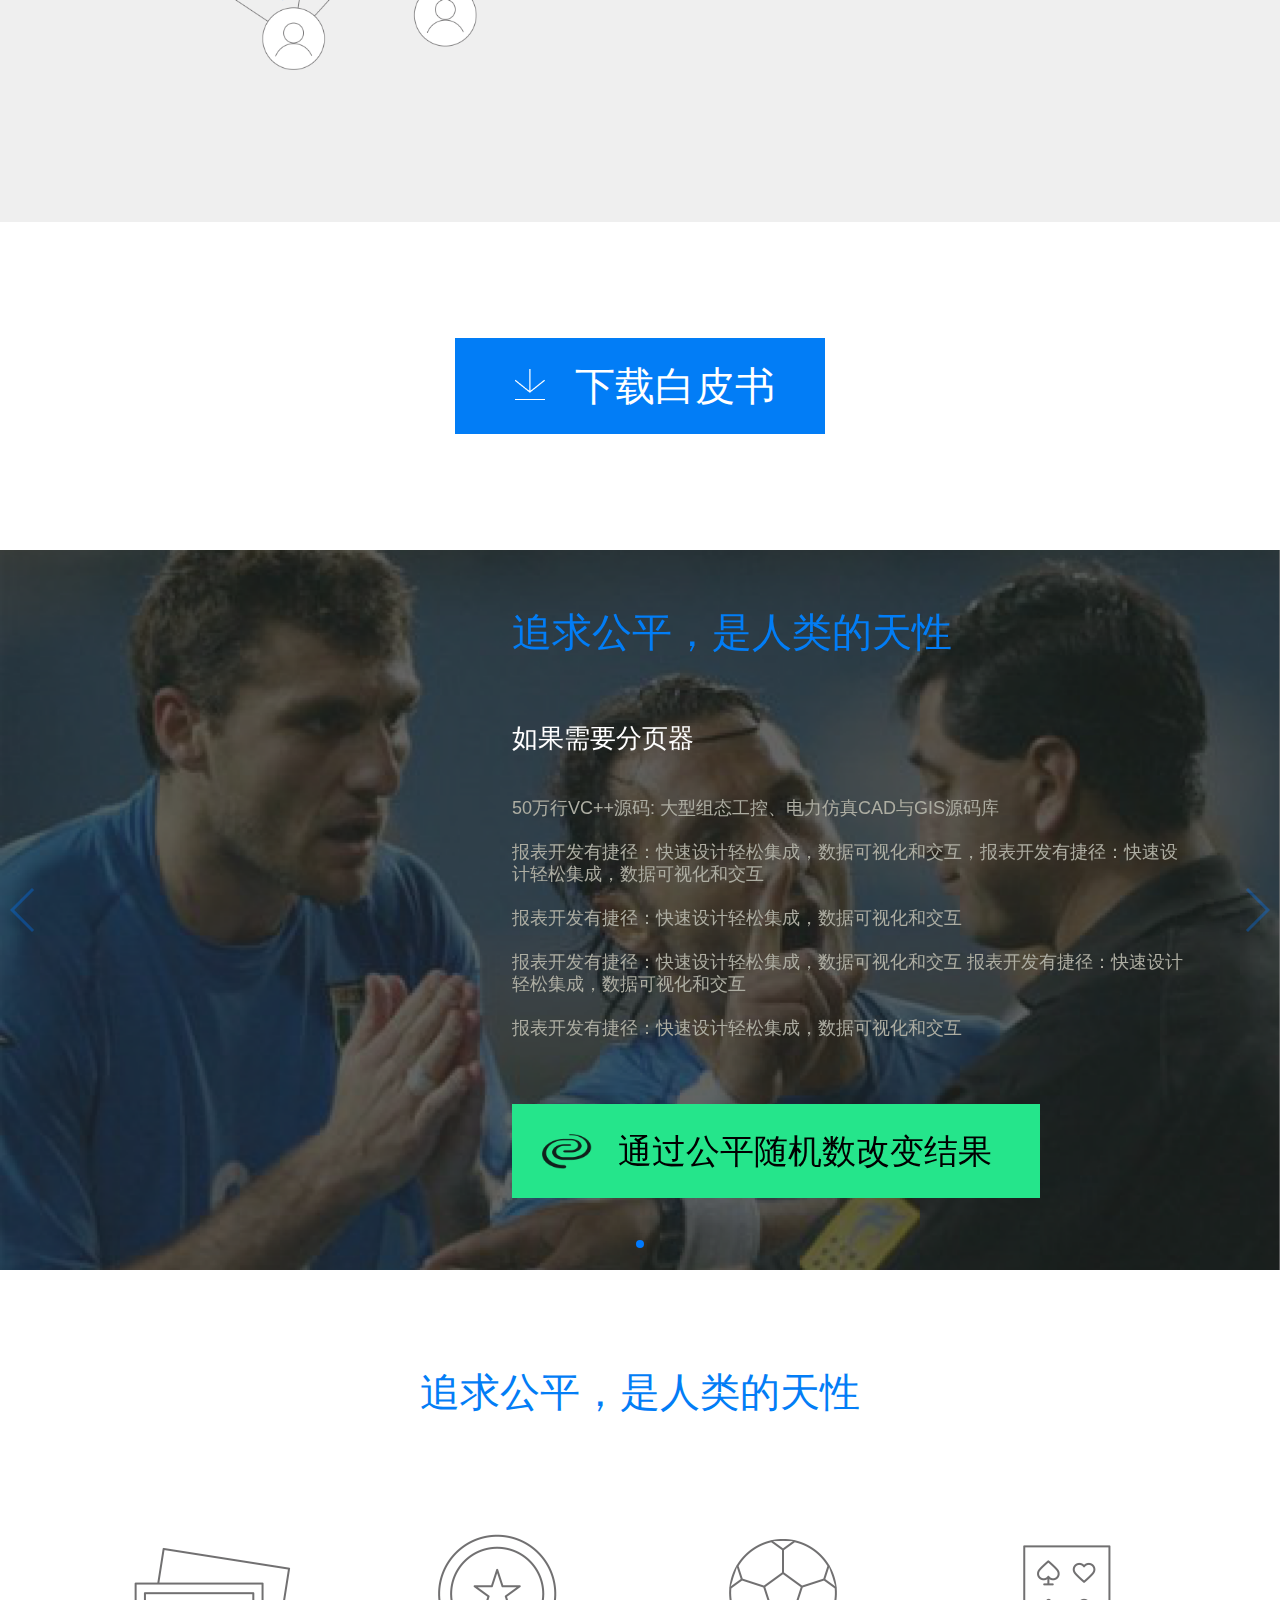
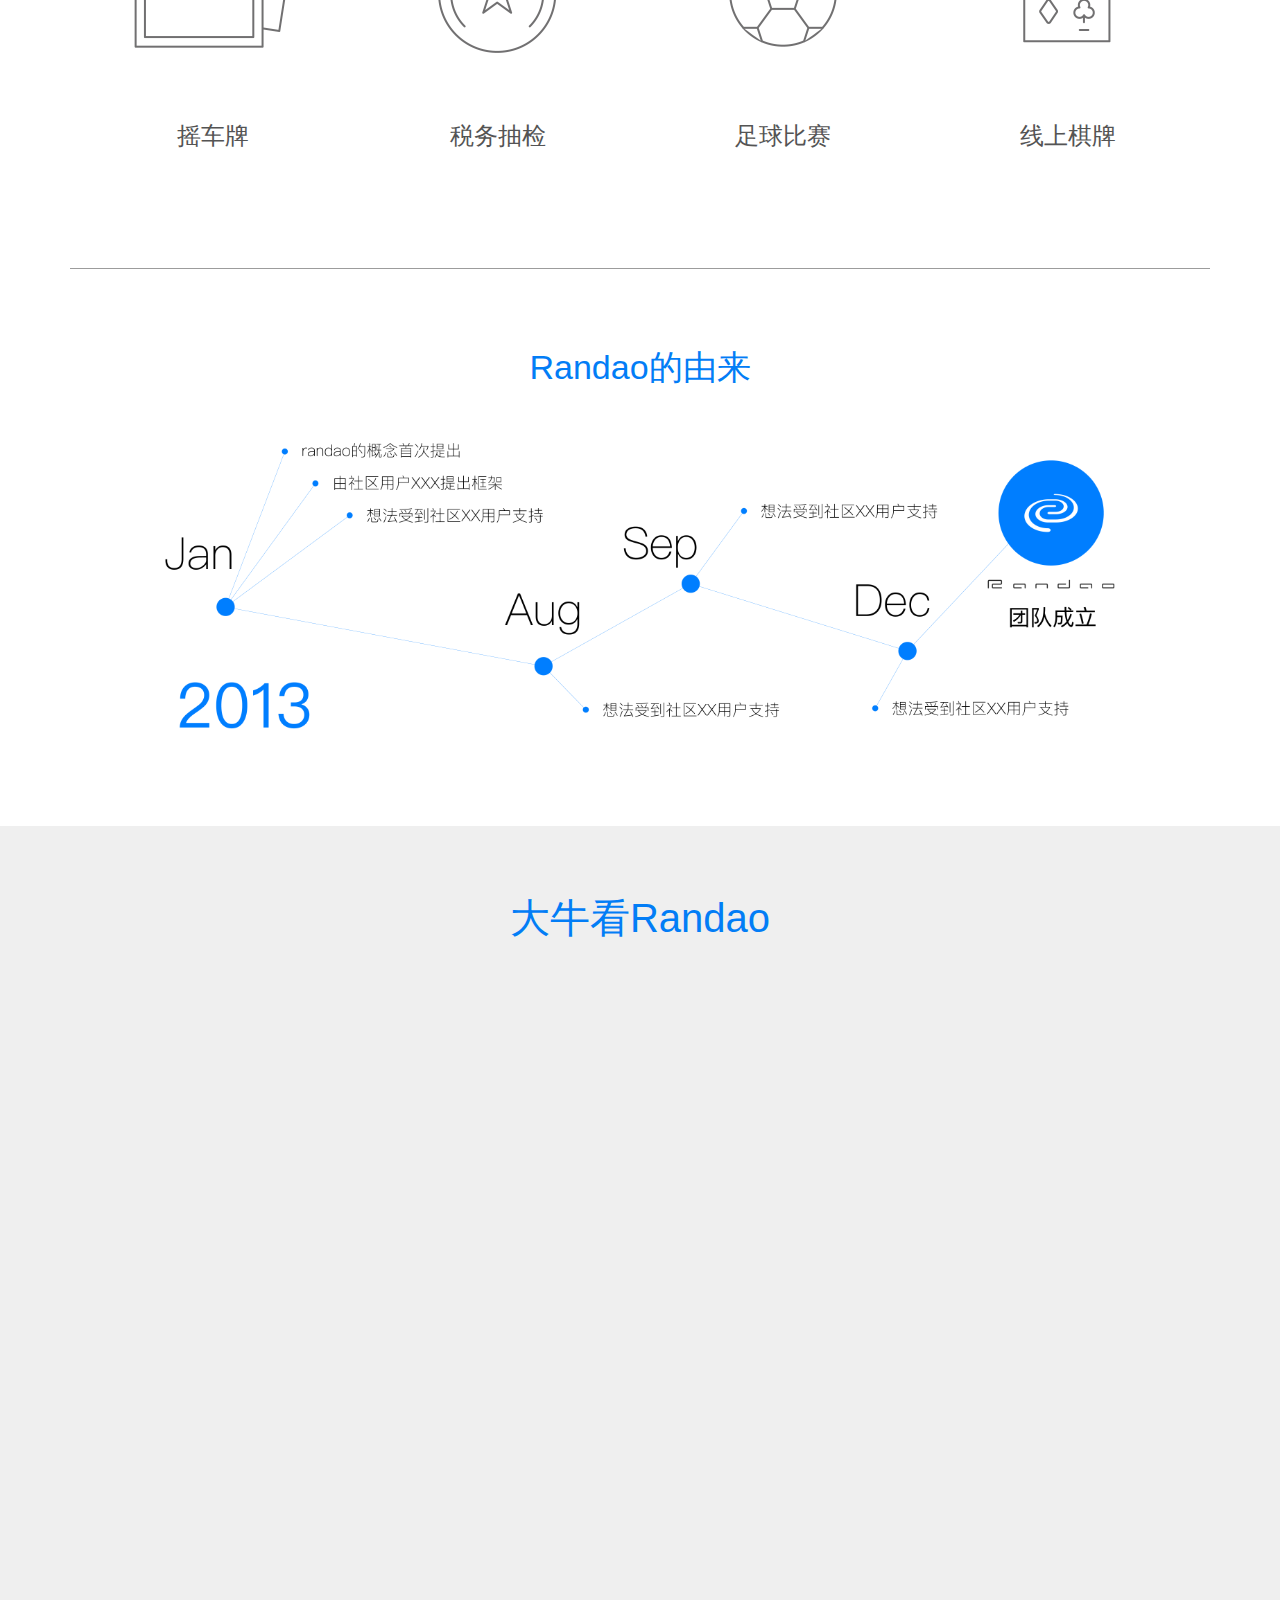
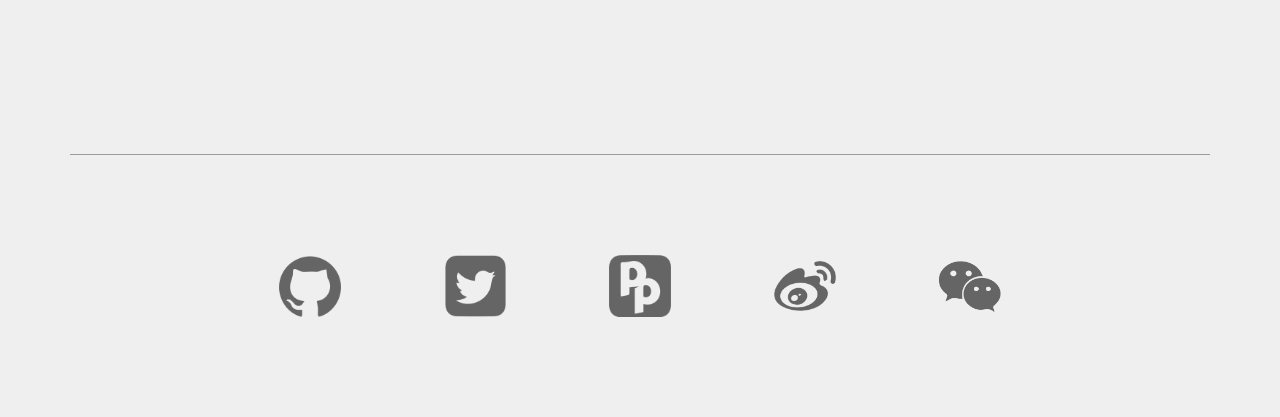
==== commit e4e5d5ef: "修改" ====
--- a/index.html
+++ b/index.html
@@ -32,10 +32,10 @@
                     </div>
                     <ul class="is-dropdown-submenu">
                         <li  class="is-submenu-item">
-                            <a href="index.html">中文</a>
+                            <a href="index.html"><i class="country-icon chn"></i>中文</a>
                         </li>
                         <li  class="is-submenu-item">
-                            <a href="index-en.html">English</a>
+                            <a href="index-en.html"><i class="country-icon en"></i>English</a>
                         </li>
                     </ul>
                 </div>
@@ -94,7 +94,7 @@
             <div class="row">
                 <div class="online-time-box boxZC">
                     <div class="online-time text-center">
-                        <p id="rolling"><em class="year">2017</em>年<em class="month">9</em>月<em class="date">30</em>日</p>
+                        <p id="rolling"><em class="year">2017</em>年<em class="month">10</em>月<em class="date">31</em>日</p>
                         <p class="last">上线正式</p>
                     </div>
                 </div>
@@ -122,7 +122,7 @@
         </div>
    </div>
    <div class="upload-box text-center">
-        <a href="javascript:void(0);" class="upload-btn">
+        <a href="javascript:void(0);" class="upload-btn" style="     ">
             <span class="upload"><i></i></span>下载白皮书
         </a>
    </div>
@@ -132,7 +132,7 @@
         <div class="swiper-wrapper">
             <div class="swiper-slide swiper-slide1">
                 <div class="swiper-content">
-                        <h3 class="title1">追求公平,是人类的天性</h3>
+                        <h3 class="title1">追求公平，是人类的天性</h3>
                         <h4 class="swiper-sub-t">如果需要分页器</h4>
                         <p>50万行VC++源码: 大型组态工控、电力仿真CAD与GIS源码库</p>
                         <p>报表开发有捷径：快速设计轻松集成，数据可视化和交互，报表开发有捷径：快速设计轻松集成，数据可视化和交互
@@ -163,7 +163,7 @@
    <div class="journey">
         <div class="container">
             <div class="usage-list text-center">
-                <h3 class="usage-list-t">追求公平,是人类的天性</h3>
+                <h3 class="usage-list-t">追求公平，是人类的天性</h3>
                 <ul class="clearfix list-box">
                     <li class="col-sm-3 col-md-3">
                         <div class="type-ph type-ph1"></div>
@@ -224,7 +224,7 @@
                 </ul>
             </div>
             <!--新闻-->
-            <div class="box news-box">
+<!--             <div class="box news-box">
                 <h3 class="title1 text-center">Randao新闻</h3>
                 <ul class="news clearfix">
                     <li class="col-sm-4 col-md-4 news-item">
@@ -282,7 +282,7 @@
                         放速度设置，提供easing值</p>
                     </li>
                 </ul>
-            </div>
+            </div> -->
             <!--合作方-->
             <div class="partner">
                 <ul class="col-md-9 partner-wrap clearfix ">
--- a/css/style.css
+++ b/css/style.css
@@ -182,15 +182,17 @@
     margin: 116px auto;
     display: block;
     background: #027df6;
-    color: #fff;
+    color: #fff   !important;
     text-align: center;
     font-size: 40px;
     padding: 0px 50px 0px 90px;
     display: inline-block;
+    text-decoration: none !important;
+    transition: 1s all;
+
 }
 
 .upload-btn:hover{
-    color: #fff;
     background:#0561bd;
 }
 .usage-list{
@@ -329,7 +331,7 @@
     color:#027df6;
 }
 .partner{
-    padding: 130px 0px;
+    padding: 100px 0px;
 }
 .partner-wrap{
     margin:0px auto;
@@ -339,23 +341,26 @@
     height: 62px;
 
 }
-.p-icon1{background: url("../images/1.png") no-repeat; height:61px;}
-.p-icon2{background: url("../images/2.png") no-repeat; height:63px;}
-.p-icon3{background: url("../images/3.png") no-repeat; height:62px;}
-.p-icon4{background: url("../images/4.png") no-repeat; height:50px;}
-.p-icon5{background: url("../images/5.png") no-repeat; height:51px;}
-.p-icon1:hover{background: url("../images/1h.png") no-repeat;}
+.p-icon1{background: url("../images/1h.png") no-repeat;}
+.p-icon2{background: url("../images/2h.png") no-repeat;}
+.p-icon3{background: url("../images/3h.png") no-repeat;}
+.p-icon4{background: url("../images/4h.png") no-repeat;}
+.p-icon5{background: url("../images/5h.png") no-repeat;}/*
+.p-icon1:hover{background: url("../images/1h.png") no-repeat; background-size:contain;}
 .p-icon2:hover{background: url("../images/2h.png") no-repeat;}
 .p-icon3:hover{background: url("../images/3h.png") no-repeat;}
 .p-icon4:hover{background: url("../images/4h.png") no-repeat;}
-.p-icon5:hover{background: url("../images/5h.png") no-repeat;}
+.p-icon5:hover{background: url("../images/5h.png") no-repeat;}*/
 
 .p-icon{
     width: 62px;
+    height: 62px;
     margin: 0px auto;
     display: block;
     background-position: center;
-    transition: 1s all ease;
+    background-size:contain;
+    /*transition: 1s all ease;*/
+
 }
 .cur-country{
     margin: 13px 0px 0px 30px;
@@ -381,7 +386,7 @@
 
 .swiper-container {
   width: 100%;
-  height: 920px;
+  height: 720px;
 }
 .swiper-slide {
     font-size: 18px;
@@ -396,7 +401,7 @@
 .swiper-content{
     position: absolute;
     left: 40%;
-    top: 130px;
+    top: 60px;
     color: #fff;
 
 }
@@ -450,12 +455,30 @@
     animation: 2s max infinite both ;
 }
 .swiper-pagination-fraction, .swiper-pagination-custom, .swiper-container-horizontal > .swiper-pagination-bullets{
-    bottom: 60px;
+    bottom: 20px;
 }
 .country-box{
     position: relative;
     transition: 1s display;
 }
+.en{
+    background-image: url("../images/en.png");  
+}
+.chn{
+    background-image: url("../images/chn.png");  
+}
+
+.country-icon{
+  width: 16px;
+  height: 16px;
+  display: inline-block; 
+  background-size: contain;
+  margin-right: 5px;
+  vertical-align: -3px; 
+  background-repeat: no-repeat;
+  background-position: center;
+}
+
 .is-dropdown-submenu{
     padding: 9px;
     background: #fefefe;
@@ -465,7 +488,7 @@
     right: 0;
     top: 100%;
     position: absolute;
-    width: 90px;
+    width: 110px;
     display: none;
     z-index: 4;
 }/*
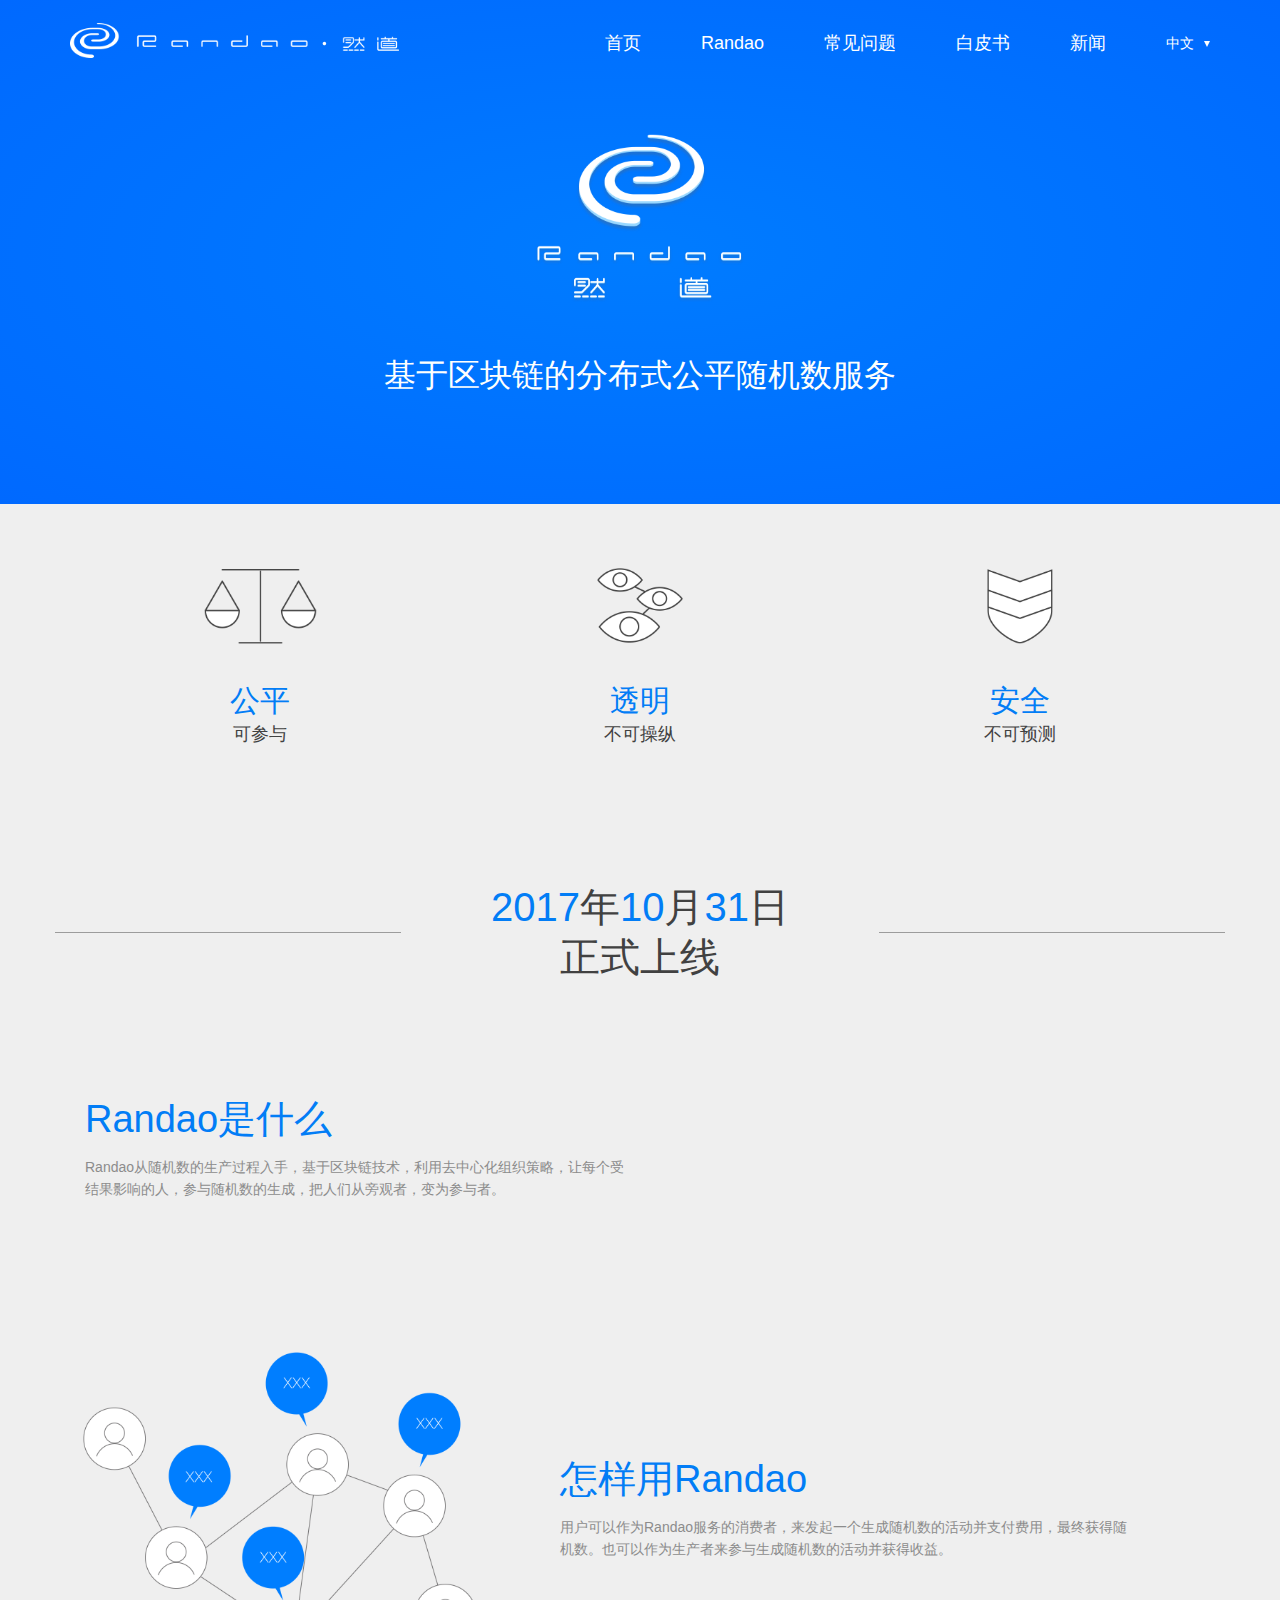
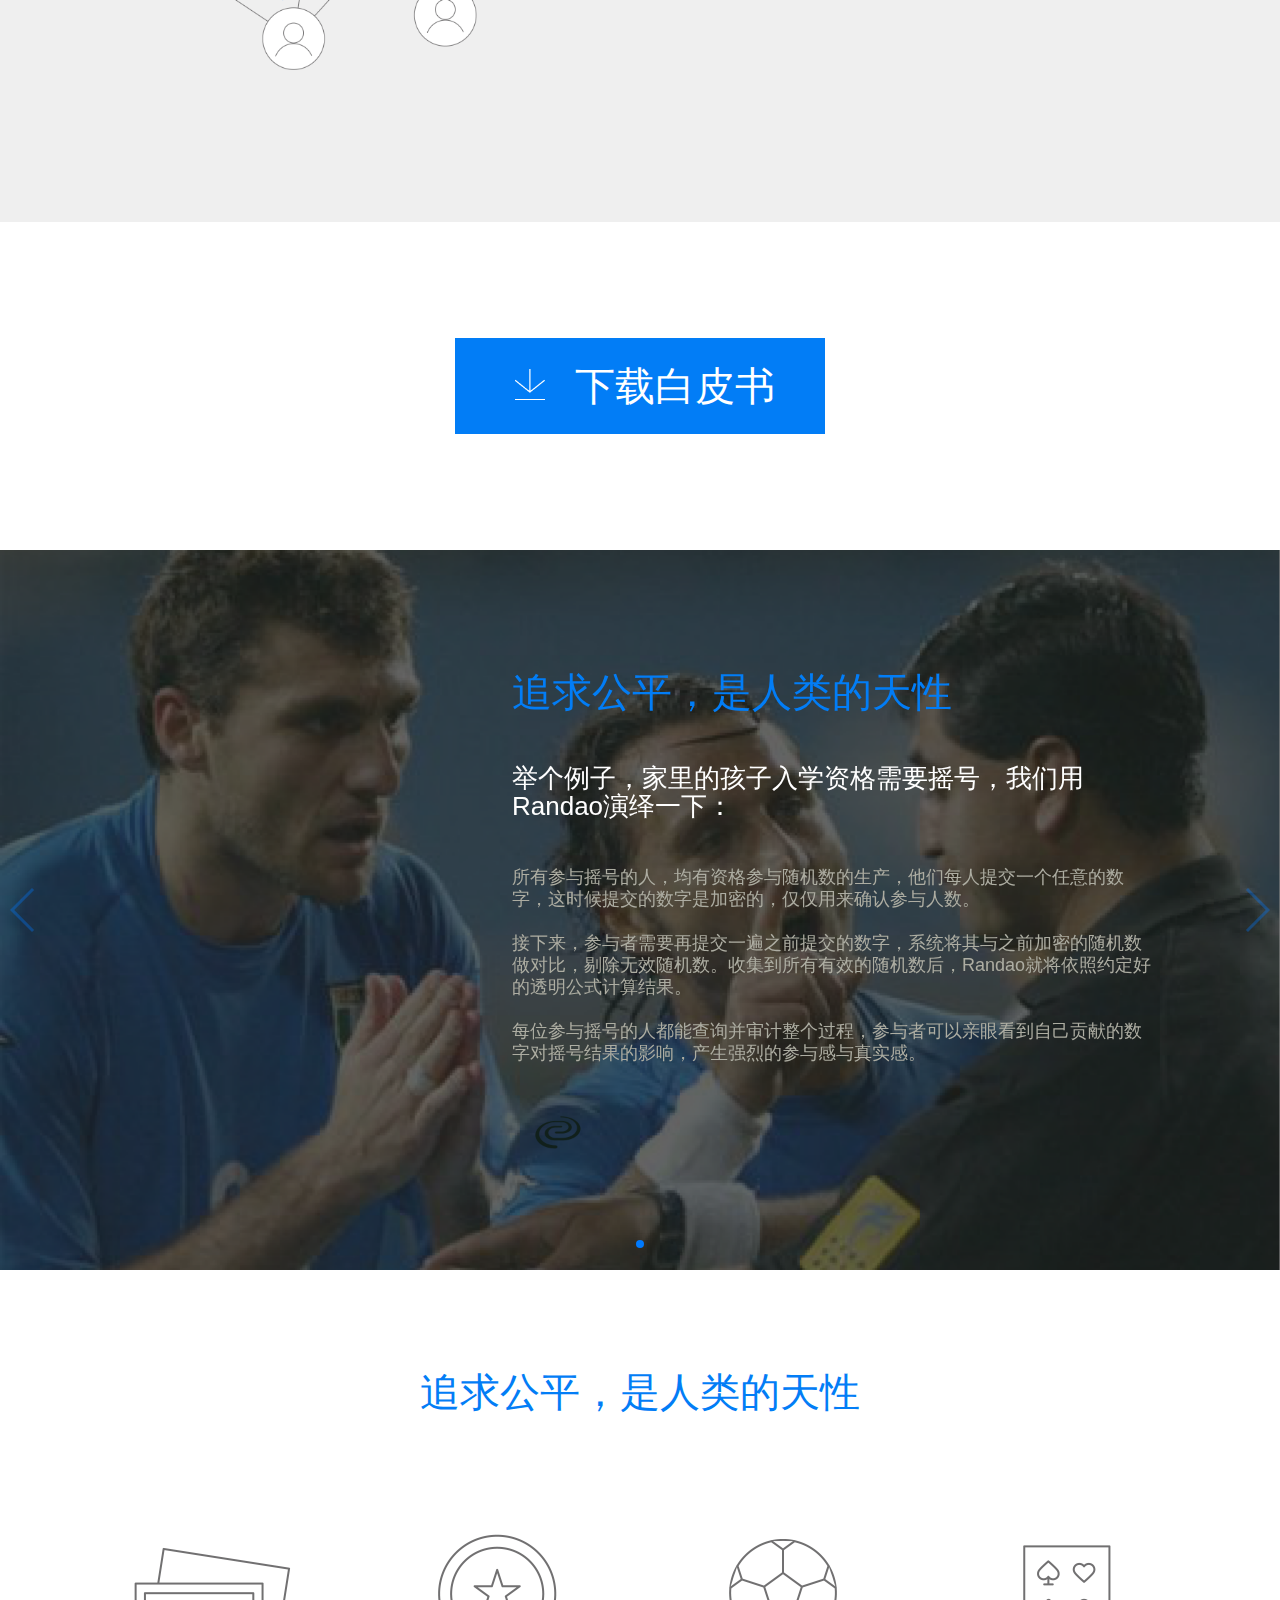
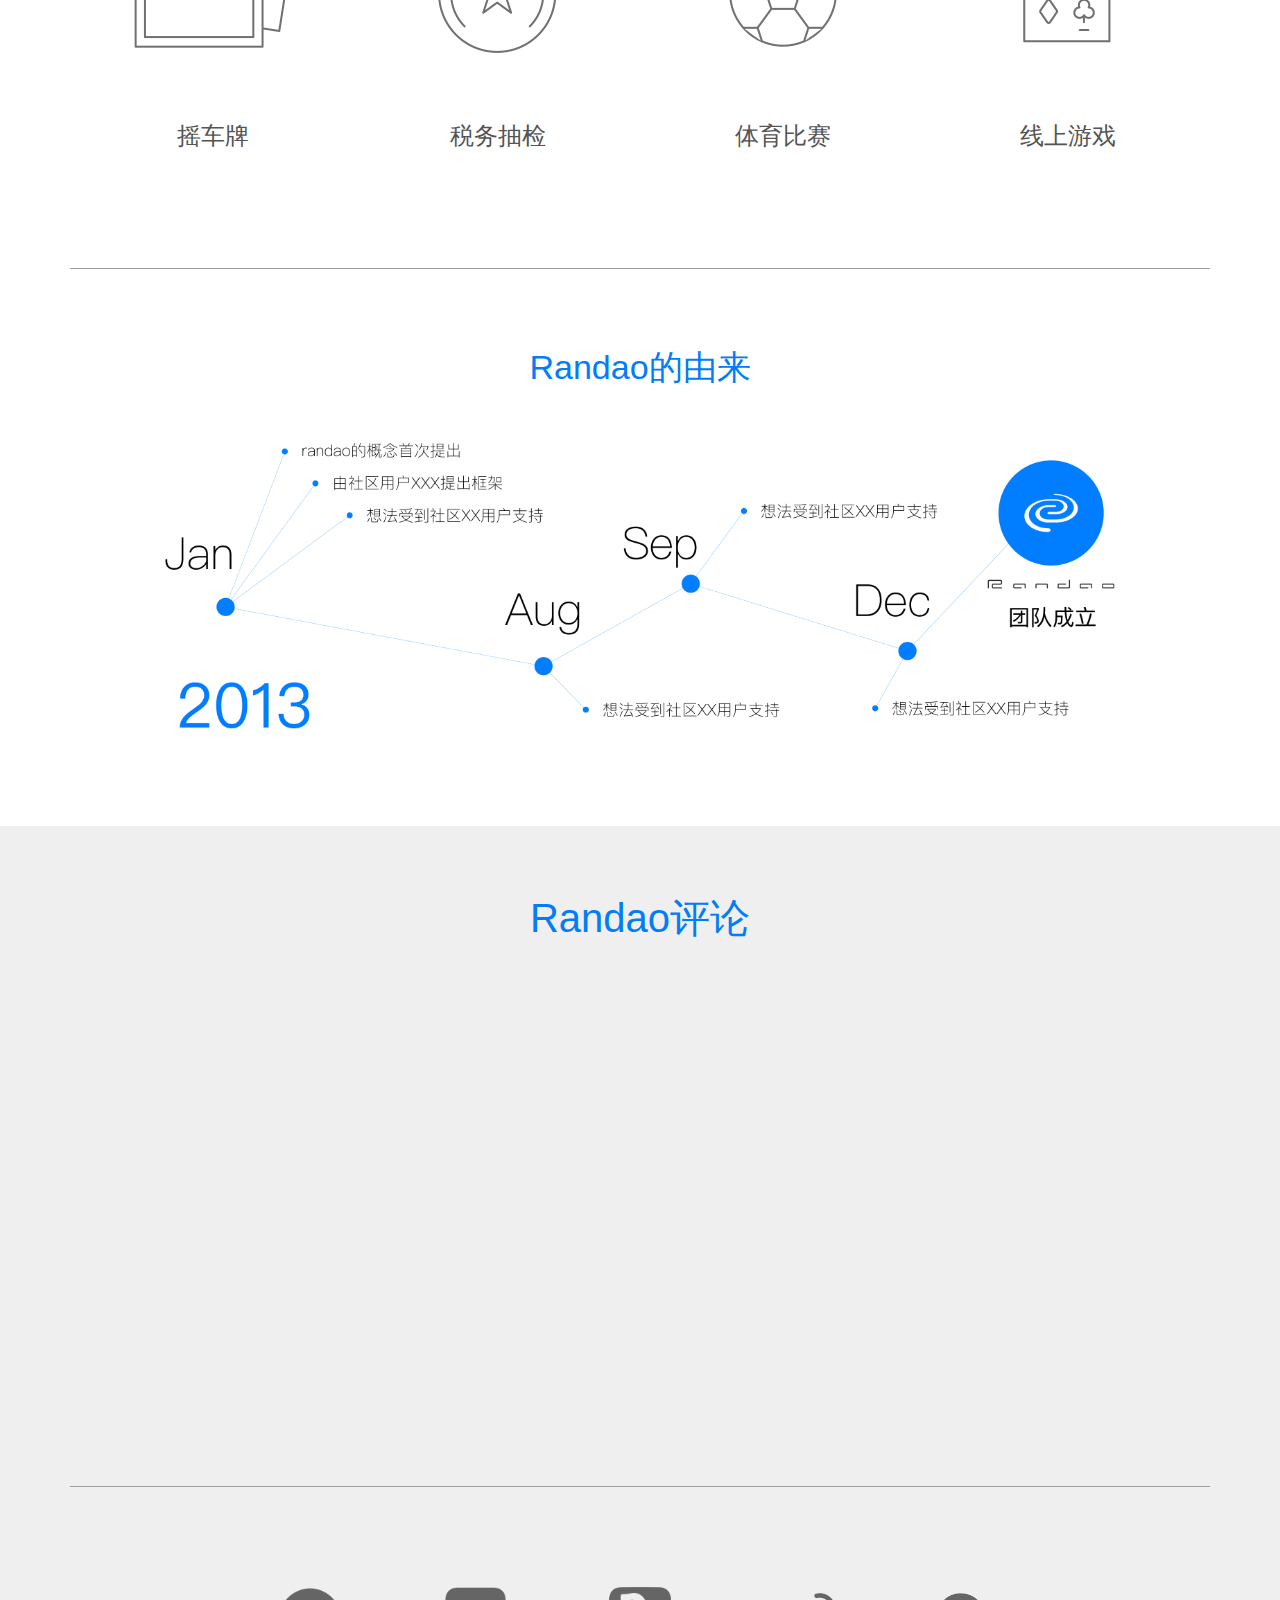
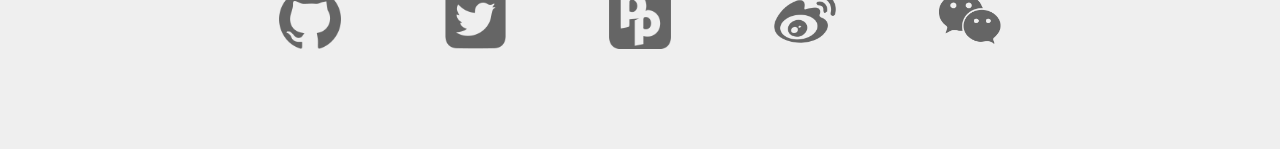
==== commit 35134bb2: "修改文字" ====
--- a/index.html
+++ b/index.html
@@ -44,7 +44,7 @@
                         <!-- <li class="hidden-sm hidden-md"><a href="javascript:void(0);">首页</a></li> -->
                         <li><a href="javascript:void(0);">首页</a></li>
                         <li><a href="javascript:void(0);">Randao</a></li>
-                        <li><a href="javascript:void(0);">FAQ</a></li>
+                        <li><a href="javascript:void(0);">常见问题</a></li>
                         <li><a href="javascript:void(0);">白皮书</a></li>
                         <li><a href="javascript:void(0);">新闻</a></li>
 
@@ -55,7 +55,7 @@
         <div class="header-main">
             <div class="container">
                 <div class="h-logo"></div>
-                <p class="h-title">基于以太坊、分布式公平随机数服务</p>
+                <p class="h-title">基于区块链的分布式公平随机数服务</p>
             </div>
             <div class="circle-group">
                 <div class="circle circle-1"></div>
@@ -80,14 +80,14 @@
                     <div class="thumbnail text-center advantage-infs">
                         <div class="advantage-ph advantage-ph2"></div>
                         <h3>透明</h3>
-                        <p>不可被控制</p>
+                        <p>不可操纵</p>
                     </div>
                 </div>
                 <div class="col-sm-6 col-md-4">
                     <div class="thumbnail text-center advantage-infs">
                         <div class="advantage-ph advantage-ph3"></div>
                         <h3>安全</h3>
-                        <p>不被泄露</p>
+                        <p>不可预测</p>
                     </div>
                 </div>
             </div>
@@ -95,15 +95,15 @@
                 <div class="online-time-box boxZC">
                     <div class="online-time text-center">
                         <p id="rolling"><em class="year">2017</em>年<em class="month">10</em>月<em class="date">31</em>日</p>
-                        <p class="last">上线正式</p>
+                        <p class="last">正式上线</p>
                     </div>
                 </div>
             </div>
             <div class="random-state clearfix">
                 <div class="col-sm-6 col-md-6">
                     <dl class="text-style what-randao">
-                        <dt>什么是Randao</dt>
-                        <dd>被特朗普一番安慰电话惹哭的美军阵亡战士遗孀周一首次接受媒体采访时承认，特朗普让她哭得更加伤心，他甚至叫不出自己丈夫的名字。美国陆军中士约翰逊（La David Johnson）本月初在尼日尔遭伏击阵亡，17日特朗普致电他的遗孀梅</dd>
+                        <dt>Randao是什么</dt>
+                        <dd>Randao从随机数的生产过程入手，基于区块链技术，利用去中心化组织策略，让每个受结果影响的人，参与随机数的生成，把人们从旁观者，变为参与者。</dd>
                     </dl>
                 </div>
             </div>
@@ -114,15 +114,15 @@
                 </div>
                 <div class="col-sm-7 col-md-7">
                     <dl class="text-style with-randao">
-                        <dt>怎么用Randao</dt>
-                        <dd>被特朗普一番安慰电话惹哭的美军阵亡战士遗孀周一首次接受媒体采访时承认，特朗普让她哭得更加伤心</dd>
+                        <dt>怎样用Randao</dt>
+                        <dd>用户可以作为Randao服务的消费者，来发起一个生成随机数的活动并支付费用，最终获得随机数。也可以作为生产者来参与生成随机数的活动并获得收益。</dd>
                     </dl>
                 </div>
             </div>
         </div>
    </div>
    <div class="upload-box text-center">
-        <a href="javascript:void(0);" class="upload-btn" style="     ">
+        <a href="javascript:void(0);" class="upload-btn">
             <span class="upload"><i></i></span>下载白皮书
         </a>
    </div>
@@ -133,20 +133,13 @@
             <div class="swiper-slide swiper-slide1">
                 <div class="swiper-content">
                         <h3 class="title1">追求公平，是人类的天性</h3>
-                        <h4 class="swiper-sub-t">如果需要分页器</h4>
-                        <p>50万行VC++源码: 大型组态工控、电力仿真CAD与GIS源码库</p>
-                        <p>报表开发有捷径：快速设计轻松集成，数据可视化和交互，报表开发有捷径：快速设计轻松集成，数据可视化和交互
-        </p>
-                        <p>报表开发有捷径：快速设计轻松集成，数据可视化和交互
-        </p>
-                        <p>报表开发有捷径：快速设计轻松集成，数据可视化和交互
-        报表开发有捷径：快速设计轻松集成，数据可视化和交互
-        </p>
-                        <p>报表开发有捷径：快速设计轻松集成，数据可视化和交互
-        </p>
-                        <div class="swiper-tag hidden-xs">
+                        <h4 class="swiper-sub-t">举个例子，家里的孩子入学资格需要摇号，我们用Randao演绎一下：</h4>
+                        <p>所有参与摇号的人，均有资格参与随机数的生产，他们每人提交一个任意的数字，这时候提交的数字是加密的，仅仅用来确认参与人数。</p>
+                        <p>接下来，参与者需要再提交一遍之前提交的数字，系统将其与之前加密的随机数做对比，剔除无效随机数。收集到所有有效的随机数后，Randao就将依照约定好的透明公式计算结果。</p>
+                        <p>每位参与摇号的人都能查询并审计整个过程，参与者可以亲眼看到自己贡献的数字对摇号结果的影响，产生强烈的参与感与真实感。</p>
+<!--                         <div class="swiper-tag hidden-xs">
                             通过公平随机数改变结果
-                        </div>
+                        </div> -->
                 </div>
             </div>
 <!--             <div class="swiper-slide">Slide 2</div>
@@ -175,11 +168,11 @@
                     </li>
                     <li class="col-sm-3 col-md-3">
                         <div class="type-ph type-ph3"></div>
-                        <p>足球比赛</p>
+                        <p>体育比赛</p>
                     </li>
                     <li class="col-sm-3 col-md-3">
                         <div class="type-ph type-ph4"></div>
-                        <p>线上棋牌</p>
+                        <p>线上游戏</p>
                     </li>
                 </ul>
             </div>
@@ -195,29 +188,21 @@
    <div class="bg use-box">
         <div class="container">
             <div class="chat-box box">
-                <h3 class="title1 text-center">大牛看Randao</h3>
+                <h3 class="title1 text-center">Randao评论</h3>
                 <ul class="chat-list  clearfix">
                     <li class="chat-details">
                         <div class="chat-details-ph hidden-xs" ></div>
                         <div class="chat-infs">
-                            <h3><em>老李</em>资深专家空手套白狼</h3>
-                            <p>放速度设置，提供easing值 或 放速度设置，提供easing值 或 放asing值 或 放速度设置，提供easing值 或 放速度设置，提供easing值 或 </p>
+                            <h3><em>Dr. Gavin Wood</em>Polkadot白皮书</h3>
+                            <p>决定参与...的方式可以基于...Randao或者之前区块合并的数据...</p>
                             <i class="san"></i>
                         </div>
                     </li>
                     <li class="chat-details">
                         <div class="chat-details-ph hidden-xs"></div>
                         <div class="chat-infs">
-                            <h3><em>老李</em>资深专家空手套白狼</h3>
-                            <p>放速度设置，提供easing值 或 放速度设置，提供easing值 或 放asing值 或 放速度设置，提供easing值 或 放速度设置，提供easing值 或 </p>
-                            <i class="san"></i>
-                        </div>
-                    </li>
-                    <li class="chat-details">
-                        <div class="chat-details-ph hidden-xs"></div>
-                        <div class="chat-infs">
-                            <h3><em>老李</em>资深专家空手套白狼</h3>
-                            <p>放速度设置，提供easing值 或 放速度设置，提供easing值 或 放asing值 或 放速度设置，提供easing值 或 放速度设置，提供easing值 或 </p>
+                            <h3><em>以太坊基金会</em></h3>
+                            <p>以太坊基金会将链上随机数生成列为其接下来两到三年需要研究的一个重要问题，并将Randao列为其首先的实现方案<a href="https://github.com/ethereum/research">（https://github.com/ethereum/research)</a></p>
                             <i class="san"></i>
                         </div>
                     </li>
--- a/css/style.css
+++ b/css/style.css
@@ -220,12 +220,14 @@
     margin: 80px 0px 50px 0px;
 }
 .origin-ph{
-    /*width: 1000px;*/
     height: 300px;
     float: none;
     background: url("../images/journey.png") no-repeat center;
     background-size: contain;
     margin: 0px auto 90px;
+}
+.origin-ph-en{
+
 }
 .chat-box .title1{
     margin-top: 70px;
@@ -401,12 +403,15 @@
 .swiper-content{
     position: absolute;
     left: 40%;
-    top: 60px;
+    right: 10%;
+    top: 120px;
     color: #fff;
-
+}
+.swiper-content-en{
+    top: 100px
 }
 .swiper-content .swiper-sub-t{
-    margin-top: 70px;
+    margin-top: 50px;
     font-size: 26px;
 }
 .swiper-content p{
@@ -415,7 +420,6 @@
     margin-top: 22px;
     line-height: 22px;
     font-weight: 300;
-    max-width: 680px;
 }
 .swiper-content p:first-of-type{
     margin-top: 45px;
@@ -472,7 +476,7 @@
   width: 16px;
   height: 16px;
   display: inline-block; 
-  background-size: contain;
+  background-size: cover;
   margin-right: 5px;
   vertical-align: -3px; 
   background-repeat: no-repeat;
@@ -488,7 +492,7 @@
     right: 0;
     top: 100%;
     position: absolute;
-    width: 110px;
+    width: 120px;
     display: none;
     z-index: 4;
 }/*
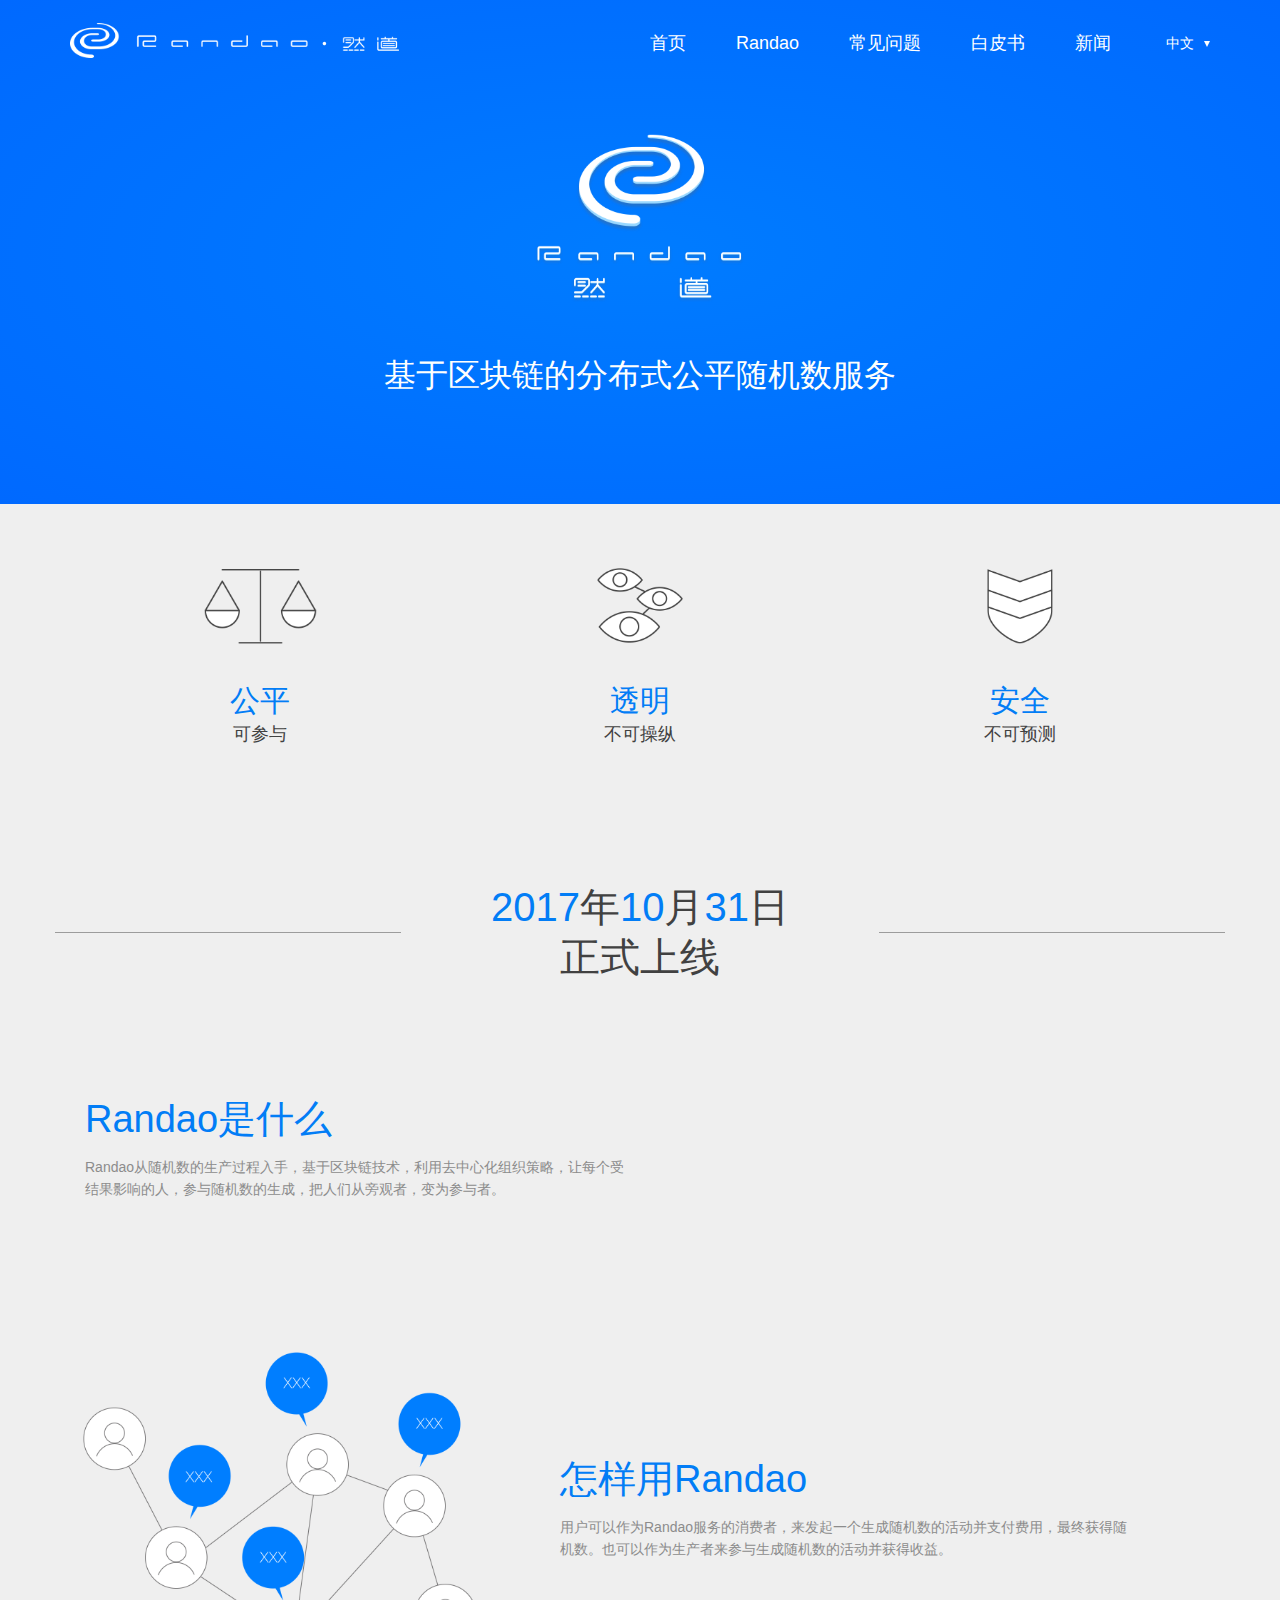
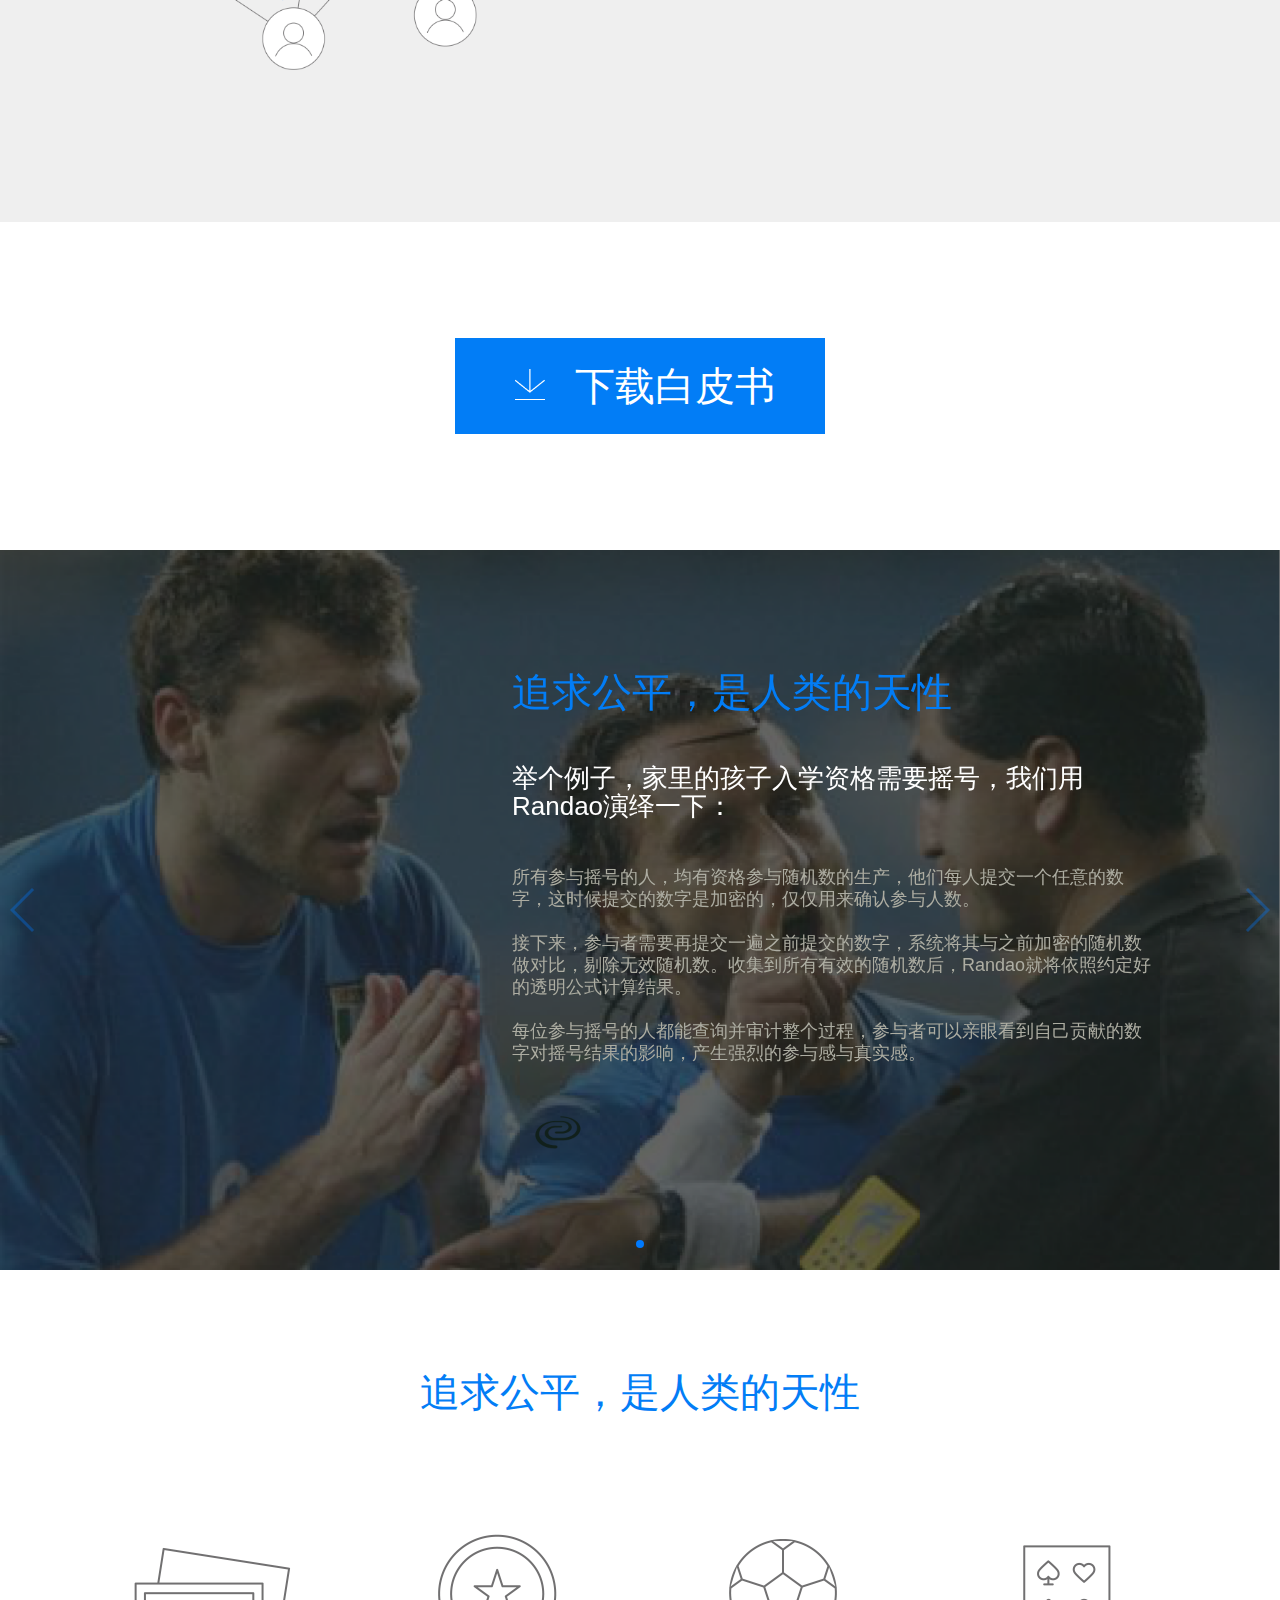
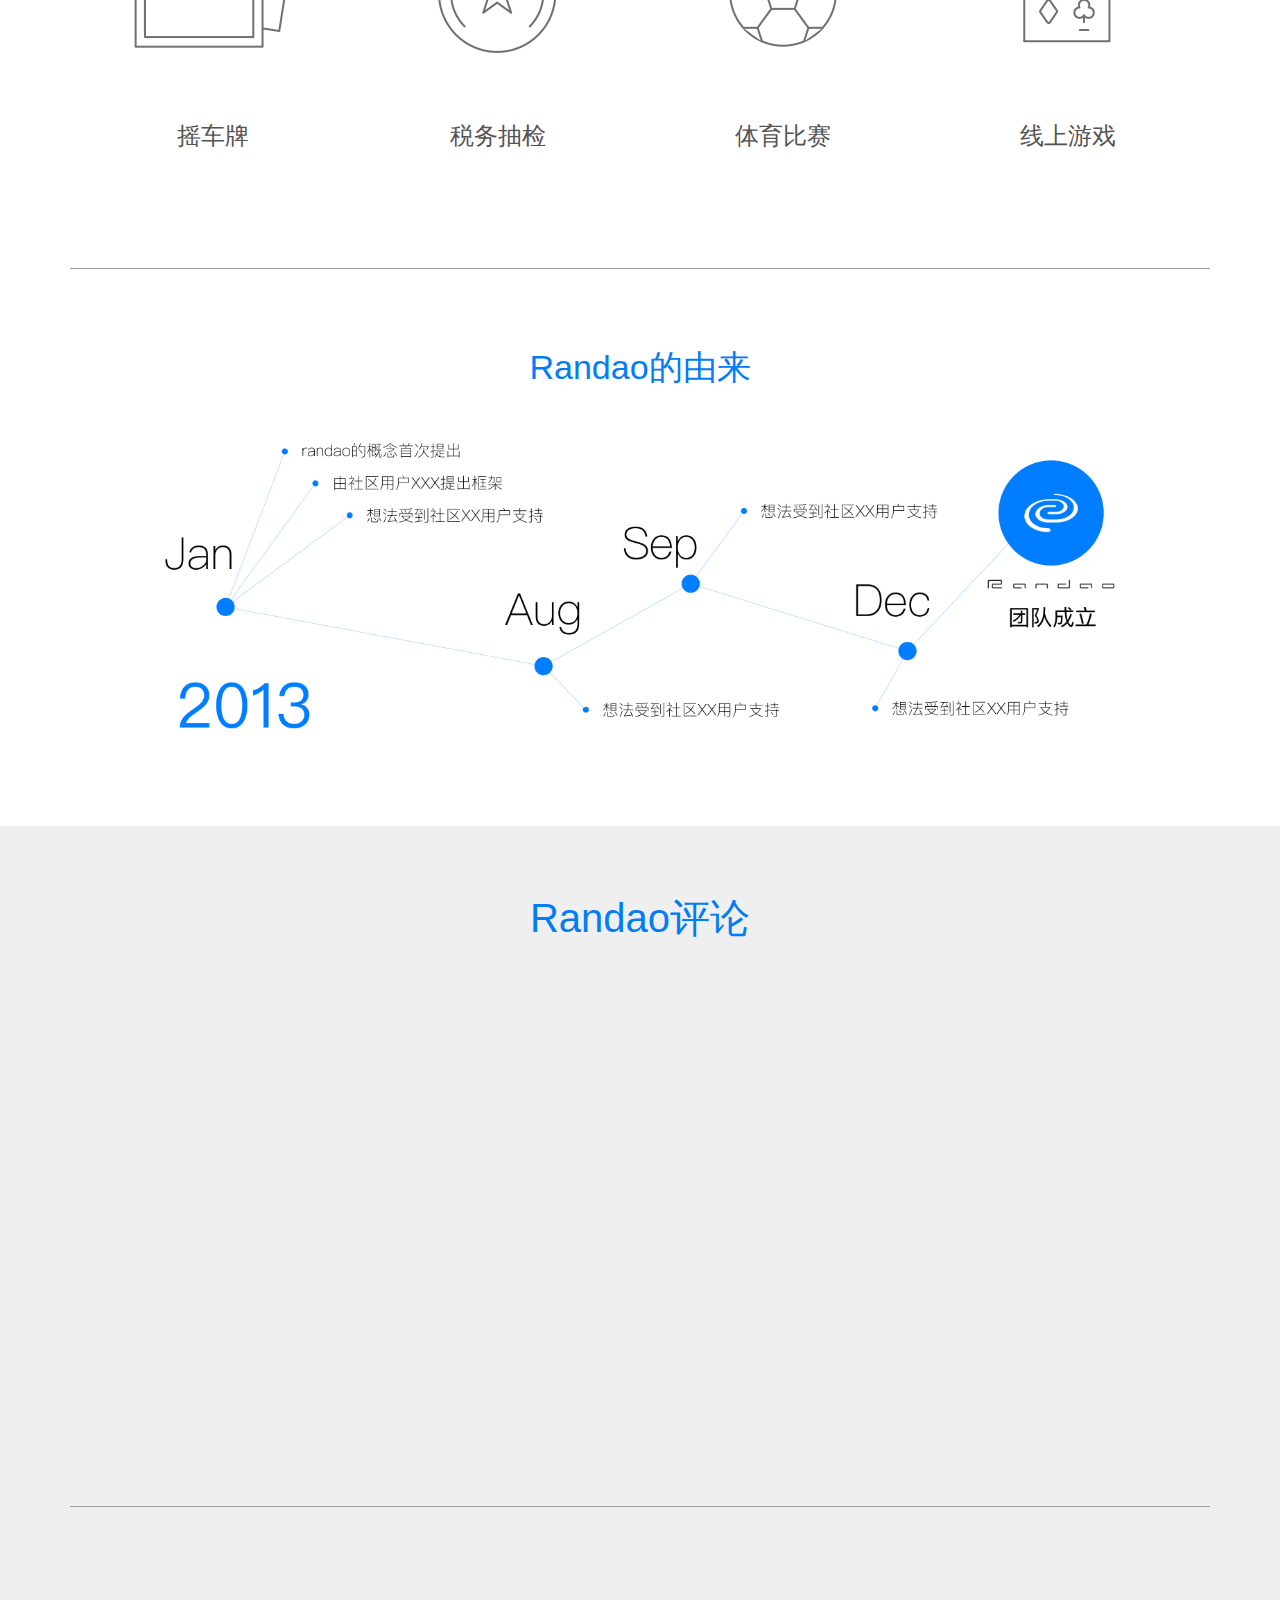
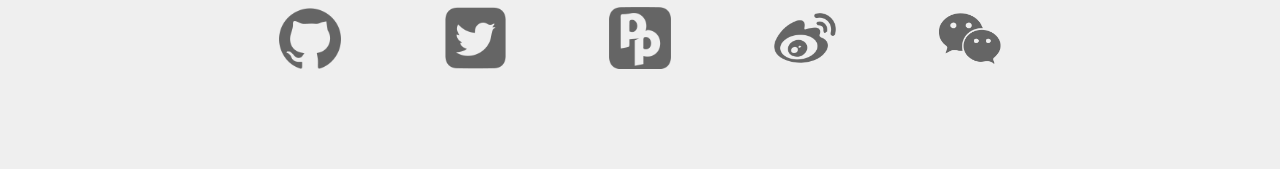
==== commit 41bc3191: "增加图片" ====
--- a/index.html
+++ b/index.html
@@ -187,11 +187,14 @@
    <!--use-->
    <div class="bg use-box">
         <div class="container">
-            <div class="chat-box box">
+            <div class="box chat-box ">
                 <h3 class="title1 text-center">Randao评论</h3>
                 <ul class="chat-list  clearfix">
                     <li class="chat-details">
-                        <div class="chat-details-ph hidden-xs" ></div>
+                        <div class="chat-details-ph hidden-xs" >
+                            <svg xmlns="http://www.w3.org/2000/svg" xmlns:xlink="http://www.w3.org/1999/xlink" viewBox="0 0 433.66 433.66"><defs><style>.cls-1{fill:#4d4d4d;}.cls-2{fill:url(#radial-gradient);}.cls-3{fill:url(#radial-gradient-2);}.cls-4{fill:#d85da1;}</style><radialGradient id="radial-gradient" cx="98.4" cy="210.83" r="32.03" gradientUnits="userSpaceOnUse"><stop offset="0" stop-color="#fff"/><stop offset="1" stop-color="#f2f2f2"/></radialGradient><radialGradient id="radial-gradient-2" cx="229.09" cy="213.35" r="87.57" xlink:href="#radial-gradient"/></defs><title>Asset 1</title><g id="Layer_2" data-name="Layer 2"><g id="Layer_1-2" data-name="Layer 1"><circle class="cls-1" cx="216.83" cy="216.83" r="216.83"/><path class="cls-2" d="M117.37,204.43a22.29,22.29,0,0,0,4.7-7.1,20.49,20.49,0,0,0,1.63-7.88,16.78,16.78,0,0,0-1.13-6.09,13.94,13.94,0,0,0-3.52-5.17,17.56,17.56,0,0,0-6.05-3.6,25.3,25.3,0,0,0-8.72-1.35,30,30,0,0,0-6.93.82c-8.5,2-14.11,5.36-19,10.15a21.11,21.11,0,0,0-3.89,5,11.32,11.32,0,0,0-1.42,5.39,9.08,9.08,0,0,0,.7,3.78,5.91,5.91,0,0,0,2,2.45,8.93,8.93,0,0,0,3.29,1.35,21.67,21.67,0,0,0,4.51.42,1.06,1.06,0,0,0-.22-.56,5.29,5.29,0,0,1-.46-.9,9.67,9.67,0,0,1-.46-1.57,12.3,12.3,0,0,1-.22-2.55A19.75,19.75,0,0,1,84,188.63a20.88,20.88,0,0,1,4.71-6.29,18.35,18.35,0,0,1,6.69-3.94,27.46,27.46,0,0,1,9-1.37,11.18,11.18,0,0,1,4.64.88,8.41,8.41,0,0,1,3.18,2.43,10.26,10.26,0,0,1,1.81,3.58,15.6,15.6,0,0,1,.58,4.32,22.12,22.12,0,0,1-.48,4.52,25.36,25.36,0,0,1-3.58,8.66,19,19,0,0,1-2.89,3.48,15.44,15.44,0,0,1-3.48,2.47,10.27,10.27,0,0,1-4,1.13s2.72-16.12,5.64-26.81c-3.94-3.26-10.93-2-12,.92-4.29,11.61-7.67,33.21-9.61,42.06-1.32,6-5.95,23.72-5.95,23.72,7.42,0,12.62-3,14.64-9.69,2.11-7,6.59-27.18,6.59-27.18h.44a23.85,23.85,0,0,0,17.43-7.1Z"/><path class="cls-3" d="M335.31,229.51l4.95-23.19h8.63l.6-3.1h-8.63q.53-2.61,1-4.85t.89-3.87q.19-1,.38-1.87c.13-.59,1.8-6.89,2.18-8.27-3,3.78-13.25,8.18-13.25,8.18l-2.34,10.69h-2.53l-.64,3.1h2.57l-1.46,6.86c-1.6,1.71-6.07,4.56-8.3,1.79,0,0,0-.08,0-.08q0-12.35-9.93-12.35a16.81,16.81,0,0,0-7.06,1.42,19.14,19.14,0,0,0-5.46,3.72,23,23,0,0,0-4,5.23,35.6,35.6,0,0,0-2.68,6,37.16,37.16,0,0,0-1.51,5.95,32.75,32.75,0,0,0-.47,5c-.13.32-.26.65-.41,1a9.88,9.88,0,0,1-1.38,2.17,6,6,0,0,1-1.74,1.42,4.41,4.41,0,0,1-2.1.51,3.79,3.79,0,0,1-2.4-.62,2.75,2.75,0,0,1-.77-2.25,10.07,10.07,0,0,1,.08-1.23,7.76,7.76,0,0,1,.26-1.27s4.08-27.83,9.53-43.32c-6,.93-11.8,1.65-11.8,1.65l-4.08,19.23v-.3a3.4,3.4,0,0,0-1.49-2.79,8,8,0,0,0-4.78-1.13A14.75,14.75,0,0,0,261,204.1a17.61,17.61,0,0,0-5,3.4,23.22,23.22,0,0,0-3.85,4.91,34.35,34.35,0,0,0-2.74,5.8,35.89,35.89,0,0,0-1.62,6,35.25,35.25,0,0,0-.48,4,20.28,20.28,0,0,1-.94,2.56,10.62,10.62,0,0,1-1.4,2.32,6.8,6.8,0,0,1-1.76,1.57,4,4,0,0,1-2.1.59c-2.12,0-3.4-1.12-3.17-3.32.27-5,2.9-20.07,6-30-4,.67-11.27,1.25-11.27,1.25l-.83,4.12v-.57a3.4,3.4,0,0,0-1.49-2.79,8,8,0,0,0-4.78-1.13,14.75,14.75,0,0,0-6.16,1.27,17.61,17.61,0,0,0-5,3.4,23.22,23.22,0,0,0-3.85,4.91,34.35,34.35,0,0,0-2.74,5.8,35.88,35.88,0,0,0-1.62,6,35.34,35.34,0,0,0-.47,4,22.4,22.4,0,0,1-1.15,2.59c-1.48,2.64-3.4,5.52-5.68,6-5.28,1.19-2.73-4.46-2.23-7.34.17-1,.87-3.85.87-3.85a9,9,0,0,0,.25-1.49q.06-.74.06-1.45a11.74,11.74,0,0,0-.51-3.49,8.17,8.17,0,0,0-1.57-2.89,7.39,7.39,0,0,0-2.66-2,9.15,9.15,0,0,0-3.76-.72,10,10,0,0,0-2.57.34l17.14-12-9.32,1.25L179.68,215l6.18-29.68-11.45,1.58s-2.64,12.87-5.39,27.81c-.82,4.45-1.83,9.14-2.81,13.35a14.84,14.84,0,0,1-1.17,2.85c-.6,1.07-2.72,4-5.41,4-2.45,0-3.1-1.22-3.14-2.87-.12-5.89,8.21-44.27,8.21-44.27s-6.78,1-11.45,1.55c0,0-2.72,11.36-5,23.32l0-.2a6.36,6.36,0,0,1-8.5,2.56s0-.06,0-.08q0-12.35-9.94-12.35a16.81,16.81,0,0,0-7.06,1.42,19.14,19.14,0,0,0-5.46,3.72,23,23,0,0,0-4,5.23,35.63,35.63,0,0,0-2.68,6,37.21,37.21,0,0,0-1.51,5.95,32.37,32.37,0,0,0-.47,5.16,15.29,15.29,0,0,0,.93,5.65,9.76,9.76,0,0,0,2.57,3.78,10,10,0,0,0,3.93,2.12,17.82,17.82,0,0,0,5,.66,14.55,14.55,0,0,0,6.72-1.62,17.52,17.52,0,0,0,5.63-4.65,25.83,25.83,0,0,0,4.06-7.33,36.41,36.41,0,0,0,2.06-9.67c2.94,1.2,7.21-.58,8.06-2.7l0-.2a151.38,151.38,0,0,0-2.3,17.07,10.41,10.41,0,0,0,.64,4.19,8,8,0,0,0,1.76,2.87,6.76,6.76,0,0,0,2.63,1.66,9.76,9.76,0,0,0,3.25.53,16.35,16.35,0,0,0,2.32-.19,13.6,13.6,0,0,0,2.74-.72,15.35,15.35,0,0,0,3-1.51,14.15,14.15,0,0,0,2.07-1.65c-.57,2.25-.94,3.61-.94,3.61h11.14l4-19.11a21.73,21.73,0,0,1,3-2.1,5.5,5.5,0,0,1,2.7-.77,2.33,2.33,0,0,1,2.19,1,5.31,5.31,0,0,1,.6,2.72q0,.64-.06,1.36a9,9,0,0,1-.25,1.47l-.64,3a20.43,20.43,0,0,0-.45,4,8.46,8.46,0,0,0,2.46,6.52q2.45,2.29,7.29,2.29a14,14,0,0,0,3.08-.42,10,10,0,0,0,3.72-1.87,18.17,18.17,0,0,0,3.87-4.31c.24-.36.48-.74.71-1.14.1.39.21.77.34,1.13a10.67,10.67,0,0,0,2.3,3.85,8.39,8.39,0,0,0,3.29,2.12,11.67,11.67,0,0,0,3.85.64,11.09,11.09,0,0,0,3.8-.62,12.85,12.85,0,0,0,3.12-1.62,15.48,15.48,0,0,0,2.53-2.27,29.94,29.94,0,0,0,2.08-2.59,8.25,8.25,0,0,0,2.36,5.31,7.41,7.41,0,0,0,5.23,1.79,15.21,15.21,0,0,0,2.27-.19,12.3,12.3,0,0,0,2.61-.72,13.91,13.91,0,0,0,2.8-1.51,15,15,0,0,0,2.81-2.57,21.48,21.48,0,0,0,2.13-3,12.3,12.3,0,0,0,.4,1.35,10.67,10.67,0,0,0,2.3,3.85,8.39,8.39,0,0,0,3.29,2.12,11.67,11.67,0,0,0,3.85.64,11.13,11.13,0,0,0,3.78-.62,13.11,13.11,0,0,0,3.15-1.62,14.5,14.5,0,0,0,2.53-2.27,23.14,23.14,0,0,0,2-2.59,7,7,0,0,0,7.59,6.65,18.91,18.91,0,0,0,2.27-.15,11.88,11.88,0,0,0,2.61-.64,13.89,13.89,0,0,0,2.8-1.42,14.19,14.19,0,0,0,2.81-2.46,19.29,19.29,0,0,0,1.8-2.39c.08.27.16.55.27.8a9.76,9.76,0,0,0,2.57,3.78,10,10,0,0,0,3.93,2.12,17.81,17.81,0,0,0,5,.66,14.55,14.55,0,0,0,6.72-1.62,17.52,17.52,0,0,0,5.63-4.65A25.83,25.83,0,0,0,317,228.6a36.41,36.41,0,0,0,2.06-9.67,8.35,8.35,0,0,0,7.84-2.36l-2.76,12.94a19.64,19.64,0,0,0-.45,4.12,13.22,13.22,0,0,0,.43,3.46,7.62,7.62,0,0,0,1.36,2.78,6.26,6.26,0,0,0,2.4,1.83,8.65,8.65,0,0,0,3.55.66,17.44,17.44,0,0,0,12.61-5.25,14,14,0,0,0,3.62-7.85S342.31,235,337.61,235a2.43,2.43,0,0,1-2.13-.79,3.44,3.44,0,0,1-.55-2A9.5,9.5,0,0,1,335,231,13.2,13.2,0,0,1,335.31,229.51ZM131.72,213.24a4.88,4.88,0,0,0-.66,2.66,4.63,4.63,0,0,0,.43,2.06,2.32,2.32,0,0,0,1.64,1.19,37.92,37.92,0,0,1-1.38,6.35,26.94,26.94,0,0,1-2.13,5.1A12.88,12.88,0,0,1,127,234a4.3,4.3,0,0,1-2.81,1.25,5.62,5.62,0,0,1-1.85-.26,2.41,2.41,0,0,1-1.23-1,4.87,4.87,0,0,1-.68-1.91,19.14,19.14,0,0,1-.21-3.14,27.29,27.29,0,0,1,.38-4.29,42.25,42.25,0,0,1,1.06-4.78,39.84,39.84,0,0,1,1.64-4.7,26,26,0,0,1,2.12-4.06,12.71,12.71,0,0,1,2.44-2.85,4.13,4.13,0,0,1,2.68-1.08,3.22,3.22,0,0,1,1.3.23,1.93,1.93,0,0,1,.85.77,4.52,4.52,0,0,1,.53,1.4,13.73,13.73,0,0,1,.26,2.1A4,4,0,0,0,131.72,213.24ZM227.44,228a10.58,10.58,0,0,1-1.11,3,9.44,9.44,0,0,1-1.62,2.13,6.64,6.64,0,0,1-1.85,1.28,4.46,4.46,0,0,1-1.83.43,7.39,7.39,0,0,1-1.21-.11,2.32,2.32,0,0,1-1.27-.7,4.64,4.64,0,0,1-1-1.79,11,11,0,0,1-.42-3.44,28.11,28.11,0,0,1,.34-4.1,38.71,38.71,0,0,1,2.61-9.24,22.45,22.45,0,0,1,2.15-4,11.45,11.45,0,0,1,2.66-2.81,5.15,5.15,0,0,1,3.08-1.06,3.3,3.3,0,0,1,1.55.32,2.89,2.89,0,0,1,1,.79,3.05,3.05,0,0,1,.51,1,3.12,3.12,0,0,1,.15.85Zm41.49,0v.42a9.58,9.58,0,0,1-1.11,2.83,8.79,8.79,0,0,1-1.62,2,6.51,6.51,0,0,1-1.85,1.19,4.66,4.66,0,0,1-1.76.4,7.39,7.39,0,0,1-1.21-.11,2.32,2.32,0,0,1-1.27-.7,4.64,4.64,0,0,1-1-1.79,11,11,0,0,1-.42-3.44,28.12,28.12,0,0,1,.34-4.1,38.72,38.72,0,0,1,2.61-9.24,22.44,22.44,0,0,1,2.15-4,11.45,11.45,0,0,1,2.66-2.81,5.15,5.15,0,0,1,3.08-1.06,3.42,3.42,0,0,1,1.49.28,2.57,2.57,0,0,1,.93.72,3.37,3.37,0,0,1,.51.89,6.07,6.07,0,0,1,.25.79Zm42.32-14.79a4.88,4.88,0,0,0-.66,2.66A4.63,4.63,0,0,0,311,218a2.32,2.32,0,0,0,1.64,1.19,37.88,37.88,0,0,1-1.38,6.35,26.94,26.94,0,0,1-2.13,5.1,12.87,12.87,0,0,1-2.63,3.4,4.3,4.3,0,0,1-2.81,1.25,5.62,5.62,0,0,1-1.85-.26,2.41,2.41,0,0,1-1.23-1,4.87,4.87,0,0,1-.68-1.91,19.1,19.1,0,0,1-.21-3.14,27.35,27.35,0,0,1,.38-4.29,42.39,42.39,0,0,1,1.06-4.78,40,40,0,0,1,1.64-4.7,26,26,0,0,1,2.12-4.06,12.72,12.72,0,0,1,2.44-2.85,4.13,4.13,0,0,1,2.68-1.08,3.22,3.22,0,0,1,1.3.23,1.92,1.92,0,0,1,.85.77,4.53,4.53,0,0,1,.53,1.4,13.78,13.78,0,0,1,.26,2.1A4,4,0,0,0,311.25,213.24Z"/><circle class="cls-4" cx="358.16" cy="235.94" r="6.41"/></g></g></svg>
+
+                        </div>
                         <div class="chat-infs">
                             <h3><em>Dr. Gavin Wood</em>Polkadot白皮书</h3>
                             <p>决定参与...的方式可以基于...Randao或者之前区块合并的数据...</p>
@@ -199,7 +202,7 @@
                         </div>
                     </li>
                     <li class="chat-details">
-                        <div class="chat-details-ph hidden-xs"></div>
+                        <div class="chat-details-ph hidden-xs foundation"></div>
                         <div class="chat-infs">
                             <h3><em>以太坊基金会</em></h3>
                             <p>以太坊基金会将链上随机数生成列为其接下来两到三年需要研究的一个重要问题，并将Randao列为其首先的实现方案<a href="https://github.com/ethereum/research">（https://github.com/ethereum/research)</a></p>
--- a/css/style.css
+++ b/css/style.css
@@ -6,7 +6,7 @@
     font-family: PingFangSC-Light,BlinkMacSystemFont,Helvetica Neue,Helvetica,Roboto,Arial,PingFang SC,Hiragino Sans GB,Microsoft Yahei,Microsoft Jhenghei,sans-serif;
 }
 .nav>li>a{
-    padding: 10px 30px
+    padding: 10px 25px
 }
 .header-wrap {
     height: 504px;
@@ -229,6 +229,9 @@
 .origin-ph-en{
 
 }
+.chat-box{
+    padding-bottom: 90px;
+}
 .chat-box .title1{
     margin-top: 70px;
 }
@@ -268,12 +271,17 @@
     width: 200px;
     height: 200px;
     border-radius: 50%;
-    background:#fff;
     box-shadow: 0px 0px 3px #eae7e7;
     position: absolute;
     top: -10px;
     left: 0px;
-
+}
+.foundation {
+    background-color:#fff;
+    background-image: url("../images/foundation.png");
+    background-repeat: no-repeat;
+    background-position: center;
+    background-size: contain;
 }
 .chat-infs{
     background:#fff;
@@ -612,5 +620,10 @@
     .advantage-infs h3{
         font-size: 26px;
     }
-}
-/**/
+
+}
+@media (max-width: 414px){
+    .random-state-en{
+        margin-bottom: 30px;
+    }
+}
